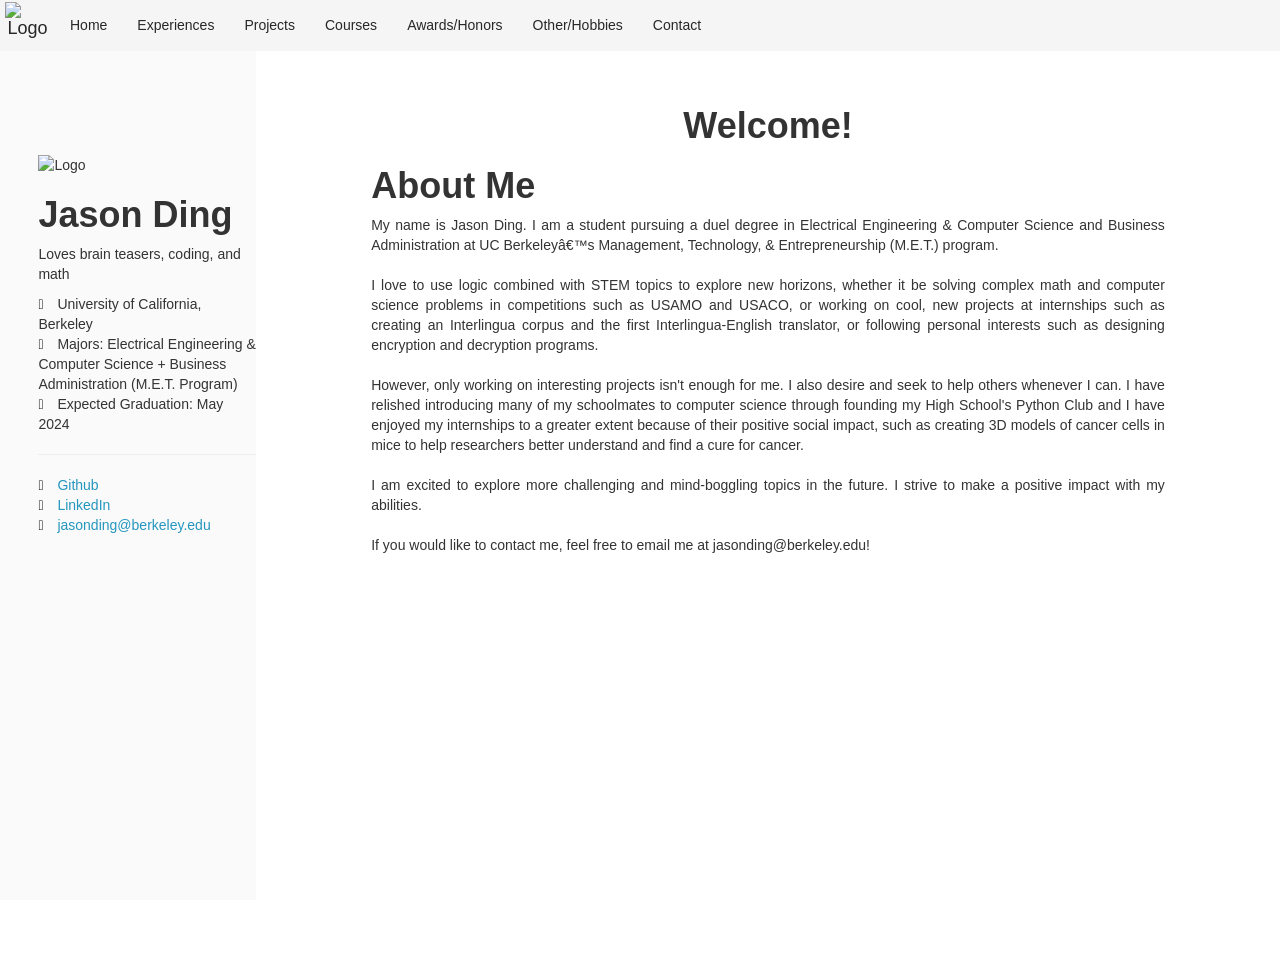
==== index.html @ 8b245a4a "Edited hobbies" ====
<!DOCTYPE html>
<html>
  	head>
    	<link rel="icon" href="https://www.interlinguacorpus.org/fox.png"/>
		
		<!-- HTML Meta Tags -->
		<title>Jason Ding</title>
		<meta name="description" content="Jason Ding's Personal Website" />

		<!-- Facebook Meta Tags -->
		<meta prefix="og: http://ogp.me/ns#" property="og:url" content="/" />
		<meta prefix="og: http://ogp.me/ns#" property="og:type" content="website" />
		<meta prefix="og: http://ogp.me/ns#" property="og:title" content="Jason Ding" />
		<meta prefix="og: http://ogp.me/ns#" property="og:description" content="Jason Ding's Personal Website" />
		<meta prefix="og: http://ogp.me/ns#" property="og:image" content="https://www.interlinguacorpus.org/fox.png" />

		<!-- Twitter Meta Tags -->
		<meta name="twitter:card" content="summary_large_image" />
		<meta property="twitter:domain" content="" />
		<meta property="twitter:url" content="/" />
		<meta name="twitter:title" content="Jason Ding" />
		<meta name="twitter:description" content="Jason Ding's Personal Website" />
		<meta name="twitter:image" content="https://www.interlinguacorpus.org/fox.png" />

		<!-- Meta Tags Generated via https://www.opengraph.xyz -->
			

		<meta http-equiv="content-type" content="text/html;
		charset=windows-1252">
		<meta name="description" content="Jason Ding's Personal Website">
		<meta name="keywords" content="Jason Ding, Jason, Ding">
		<meta name="viewport" content="width=device-width, initial-scale=1">
		<meta name="author" content="Jason Ding">

		<link rel="stylesheet" href="https://stackpath.bootstrapcdn.com/bootstrap/3.4.1/css/bootstrap.min.css" integrity="sha384-HSMxcRTRxnN+Bdg0JdbxYKrThecOKuH5zCYotlSAcp1+c8xmyTe9GYg1l9a69psu" crossorigin="anonymous">

		<script  src="http://code.jquery.com/jquery-3.3.1.js"   integrity="sha256-2Kok7MbOyxpgUVvAk/HJ2jigOSYS2auK4Pfzbm7uH60="   crossorigin="anonymous"></script>

		<script src="https://stackpath.bootstrapcdn.com/bootstrap/3.4.1/js/bootstrap.min.js" integrity="sha384-aJ21OjlMXNL5UyIl/XNwTMqvzeRMZH2w8c5cRVpzpU8Y5bApTppSuUkhZXN0VxHd" crossorigin="anonymous"></script>

		<script src="https://ajax.googleapis.com/ajax/libs/jquery/1.10.2/jquery.min.js"></script>

		<script src="https://kit.fontawesome.com/dcbe114e82.js" crossorigin="anonymous"></script>

		<script src="https://cdnjs.cloudflare.com/ajax/libs/semantic-ui/2.4.1/semantic.min.js"
		integrity="sha512-dqw6X88iGgZlTsONxZK9ePmJEFrmHwpuMrsUChjAw1mRUhUITE5QU9pkcSox+ynfLhL15Sv2al5A0LVyDCmtUw=="
		crossorigin="anonymous"></script>

		<script src="https://cdnjs.cloudflare.com/ajax/libs/jquery/3.6.0/jquery.min.js"
		integrity="sha512-894YE6QWD5I59HgZOGReFYm4dnWc1Qt5NtvYSaNcOP+u1T9qYdvdihz0PPSiiqn/+/3e7Jo4EaG7TubfWGUrMQ=="
		crossorigin="anonymous"></script>

		<script src="https://cdn.jsdelivr.net/npm/typed.js@2.0.12"></script>

		<link rel="stylesheet" href="https://cdnjs.cloudflare.com/ajax/libs/semantic-ui/2.4.1/semantic.min.css" />

		<style>
			.main {
				padding: 16px;
				margin-top: 0px;
				height: 900px; /* Used in this example to enable scrolling */
				margin-left: 20%; /* Same as the width of the sidenav */
			}
			
			.collapsible {
				background-color: #777;
				color: white;
				cursor: pointer;
				padding: 18px;
				width: 100%;
				border: none;
				text-align: left;
				outline: none;
				font-size: 15px;
			}

			.active, .collapsible:hover {
				background-color: #555;
			}

			.collapsible:after {
				content: '\002B';
				color: white;
				font-weight: bold;
				float: right;
				margin-left: 5px;
			}

			.active:after {
				content: "\2212";
			}

			.content {
				padding: 3px 18px;
				max-height: 0;
				overflow: hidden;
				transition: max-height 0.2s ease-out;
				background-color: #f1f1f1;
			}
			
			img_logo { 
				width: 100px; height: 100px 
			}

			.border{ 
				border: 2px solid black; 
				margin: 5px
			}

			body {
				padding-top: 10px;
			}

			.navbar {
				overflow: hidden;
				background-color: #F5F5F5;
				position: fixed;
				top: 0;
				width: 100%;
				margin-bottom: 50px !important;
			}

			.brand {
				position: absolute;
				left: 50%;
				margin-left: -50px !important;  /* 50% of your logo width */
				display: block;
			}

			.navbar a {
				float: left;
				color: #272727;
				display: block;
				text-align: center;
				padding: 14px 5px;
			}

			.navbar a:hover {
				background: #ddd;
				color: #272727;
			}

			.special-a:link {
					text-decoration: none;
					color: #2596be;
			}

			.special-a:visited {
				text-decoration: none;
				color: #2596be;
			}

			.special-a:hover {
				text-decoration: none;
				color: #12637f;
			}

			.special-a:active {
				text-decoration: none;
				color: #12637f;
			}

			.download-icon:before { 
				content: "\f019";
				font-family: 'FontAwesome';
				speak: none;
				font-style: normal;
				font-weight: normal;
				font-variant: normal;
				text-transform: none;
				line-height: 1;
				position: relative;
				-webkit-font-smoothing: antialiased;
				margin-left: 0px; 
				margin-right: 10px; 
				color: black;
			} 

			.sidenav {
				height: 100%;
				width: 20%;
				position: fixed;
				z-index: 1;
				top: 0;
				left: 0;
				background-color: #fafafa;
				overflow-x: hidden;
				padding-top: 12%;
				padding-left: 3%;
			}

			.sidenav a {
				text-decoration: none;
				color: #2596be;
				display: block;
			}

			.sidenav a:hover {
				color: #12637f;
			}

			.icon-translator:before { 
				content: "\f1ab";
				font-family: 'FontAwesome';
				speak: none;
				font-style: normal;
				font-weight: normal;
				font-variant: normal;
				text-transform: none;
				line-height: 1;
				position: relative;
				-webkit-font-smoothing: antialiased;
				margin-left: 0px; 
				margin-right: 10px; 
				color: black;
			} 

			.icon-google:before { 
				content: "\f1a0";
				font-family: 'FontAwesome';
				speak: none;
				font-style: normal;
				font-weight: normal;
				font-variant: normal;
				text-transform: none;
				line-height: 1;
				position: relative;
				-webkit-font-smoothing: antialiased;
				margin-left: 0px; 
				margin-right: 10px; 
				color: black;
			} 

			.icon-github:before { 
				content: "\f09b";
				font-family: 'FontAwesome';
				speak: none;
				font-style: normal;
				font-weight: normal;
				font-variant: normal;
				text-transform: none;
				line-height: 1;
				position: relative;
				-webkit-font-smoothing: antialiased;
				margin-left: 0px; 
				margin-right: 10px; 
				color: black;
			}

			.icon-linkedin:before { 
				content: "\f08c";
				font-family: 'FontAwesome';
				speak: none;
				font-style: normal;
				font-weight: normal;
				font-variant: normal;
				text-transform: none;
				line-height: 1;
				position: relative;
				-webkit-font-smoothing: antialiased;
				margin-left: 0px; 
				margin-right: 10px; 
				color: black;
			}

			.icon-email:before { 
				content: "\f0e0";
				font-family: 'FontAwesome';
				speak: none;
				font-style: normal;
				font-weight: normal;
				font-variant: normal;
				text-transform: none;
				line-height: 1;
				position: relative;
				-webkit-font-smoothing: antialiased;
				margin-left: 0px; 
				margin-right: 10px; 
				color: black;
			}

			.icon-globe:before { 
				content: "\f0ac";
				font-family: 'FontAwesome';
				speak: none;
				font-style: normal;
				font-weight: normal;
				font-variant: normal;
				text-transform: none;
				line-height: 1;
				position: relative;
				-webkit-font-smoothing: antialiased;
				margin-left: 0px; 
				margin-right: 10px; 
				color: black;
			}

			.icon-discord:before { 
				content: "\f392";
				font-family: 'FontAwesome';
				speak: none;
				font-style: normal;
				font-weight: normal;
				font-variant: normal;
				text-transform: none;
				line-height: 1;
				position: relative;
				-webkit-font-smoothing: antialiased;
				margin-left: 0px; 
				margin-right: 10px; 
				color: black;
			}

			.icon-school:before { 
				content: "\f549";
				font-family: 'FontAwesome';
				speak: none;
				font-style: normal;
				font-weight: normal;
				font-variant: normal;
				text-transform: none;
				line-height: 1;
				position: relative;
				-webkit-font-smoothing: antialiased;
				margin-left: 0px; 
				margin-right: 10px; 
				color: black;
			}

			.icon-grad:before { 
				content: "\f19d";
				font-family: 'FontAwesome';
				speak: none;
				font-style: normal;
				font-weight: normal;
				font-variant: normal;
				text-transform: none;
				line-height: 1;
				position: relative;
				-webkit-font-smoothing: antialiased;
				margin-left: 0px; 
				margin-right: 10px; 
				color: black;
			}

			.icon-book:before { 
				content: "\f02d";
				font-family: 'FontAwesome';
				speak: none;
				font-style: normal;
				font-weight: normal;
				font-variant: normal;
				text-transform: none;
				line-height: 1;
				position: relative;
				-webkit-font-smoothing: antialiased;
				margin-left: 0px; 
				margin-right: 10px; 
				color: black;
			}
		</style>
  	</head>
  
  	<body>
		<script>
			$(document).ready(function () {
				var typed = new Typed('.sweet', {
					strings: ['Have a good brain teaser? Feel free to send me it at jasonding@berkeley.edu!^5000',
							  'Trained the first public Interlingua-English Translator. Try it out in the "Projects" tab!^5000', 
							  'Rated 2071 on lichess.org. Find out more about me in the "Other/Hobbies" tab!^5000',
							  'One of my hobbies is drawing. Learn more about me in the "Other/Hobbies" tab!^5000',
							  'Created the largest Interlingua corpus. Check it out in the "Projects" tab!^5000',
							  'Make sure to explore the other tabs!'
					],
					showCursor: false,
					smartBackspace: true, // Default value
					typeSpeed: 25,
					backSpeed: 25
				});
			});
		</script>

		<script language='javascript'>
			$(document).ready(function () {
				$('.ui.accordion').accordion();
			});
		</script>

		<nav class='navbar navbar-fixed-top'>
			<div class='navbar-header'>
			<a href='/' class='navbar-brand'> 
				<img src='https://www.interlinguacorpus.org/fox.png' alt = "Logo" width = "45px" height= "45px" style="vertical-align:middle;margin:-12.5px 0px"/> </a>
			</a>
			</div>

			<ul class='nav navbar-nav'>
			<li> <a href='/'> Home </a></li>
			<li> <a href='/experiences'> Experiences </a></li>
			<li> <a href='/projects'> Projects </a></li>
			<li> <a href='/courses'> Courses </a></li>
			<li> <a href='/awards'> Awards/Honors </a></li>
			<li> <a href='/other'> Other/Hobbies </a></li>
			<li> <a href='/contact'> Contact </a></li>
			</ul>
		</nav>
		
		<div class="sidenav">
			<img src='https://www.interlinguacorpus.org/fox.png' alt = "Logo" width = "100px" height= "100px"/> </a>

			<h1><b>Jason Ding</b></h1>
			<p>Loves brain teasers, coding, and math</p>
			<i class="icon-school"></i> University of California, Berkeley <br>
			<i class="icon-book"></i> Majors: Electrical Engineering & Computer Science + Business Administration (M.E.T. Program) <br>
			<i class="icon-grad"></i> Expected Graduation: May 2024

			<hr>


			<a href="https://github.com/JasonDing9" class="special-a"><i class="icon-github"></i> Github</a>
			<a href="https://www.linkedin.com/in/jasonding9/" class="special-a"><i class="icon-linkedin"></i> LinkedIn</a>
			<a href="mailto:jasonding@berkeley.edu" class="special-a"><i class="icon-email"></i> jasonding@berkeley.edu</a>
			<!-- <a href="/" class="special-a"><i class="fab fa-discord" color="black" margin-left="-20px" margin-right="10px"></i> FoxEvolved#4824</a> -->
		</div>

		<div class = 'main'>
			<table width="20%" align="left" cellspacing="2" cellpadding="2" position="fixed" color="gray">
				
			</table>

			<table width="80%" align="center" cellspacing="2" cellpadding="2"
			border="0" >
				<tbody>
					<tr>
						<td valign="top" align="justify">
							
							<div align="center">
								<h1><b>Welcome!</b></h1>
								
								<div>
									<p class="sweet"></p>
								</div>
							</div>

							<h1><b>About Me</b></h1>
							<div>
								My name is Jason Ding. I am a student pursuing a duel degree in Electrical Engineering & Computer Science and Business Administration 
								at UC Berkeley’s Management, Technology, & Entrepreneurship (M.E.T.) program.

								<br><br>

								I love to use logic combined with STEM topics to explore new horizons, whether it be solving complex math and computer science problems 
								in competitions such as USAMO and USACO, or working on cool, new projects at internships such as creating an Interlingua corpus and the 
								first Interlingua-English translator, or following personal interests such as designing encryption and decryption programs.

								<br><br>

								However, only working on interesting projects isn't enough for me. I also desire and seek to help others whenever I can. I have relished 
								introducing many of my schoolmates to computer science through founding my High School's Python Club and I have enjoyed my internships 
								to a greater extent because of their positive social impact, such as creating 3D models of cancer cells in mice to help researchers better 
								understand and find a cure for cancer.

								<br><br>

								I am excited to explore more challenging and mind-boggling topics in the future. I strive to make a positive impact with my abilities.

								<br><br>

								If you would like to contact me, feel free to email me at jasonding@berkeley.edu!
							</div>
						</td>
					</tr>
				</tbody>
			</table>
		</div>

		<script>
		var coll = document.getElementsByClassName("collapsible");
		var i;

		for (i = 0; i < coll.length; i++) {
		coll[i].addEventListener("click", function() {
			this.classList.toggle("active");
			var content = this.nextElementSibling;
			if (content.style.maxHeight){
			content.style.maxHeight = null;
			} else {
			content.style.maxHeight = content.scrollHeight + "px";
			} 
		});
		}

		var onResize = function() {
			// apply dynamic padding at the top of the body according to the fixed navbar height
			$("body").css("padding-top", $(".navbar-fixed-top").height());
		};

		// attach the function to the window resize event
		$(window).resize(onResize);

		// call it also when the page is ready after load or reload
		$(function() {
			onResize();
		});
		</script>
  	</body>
</html>
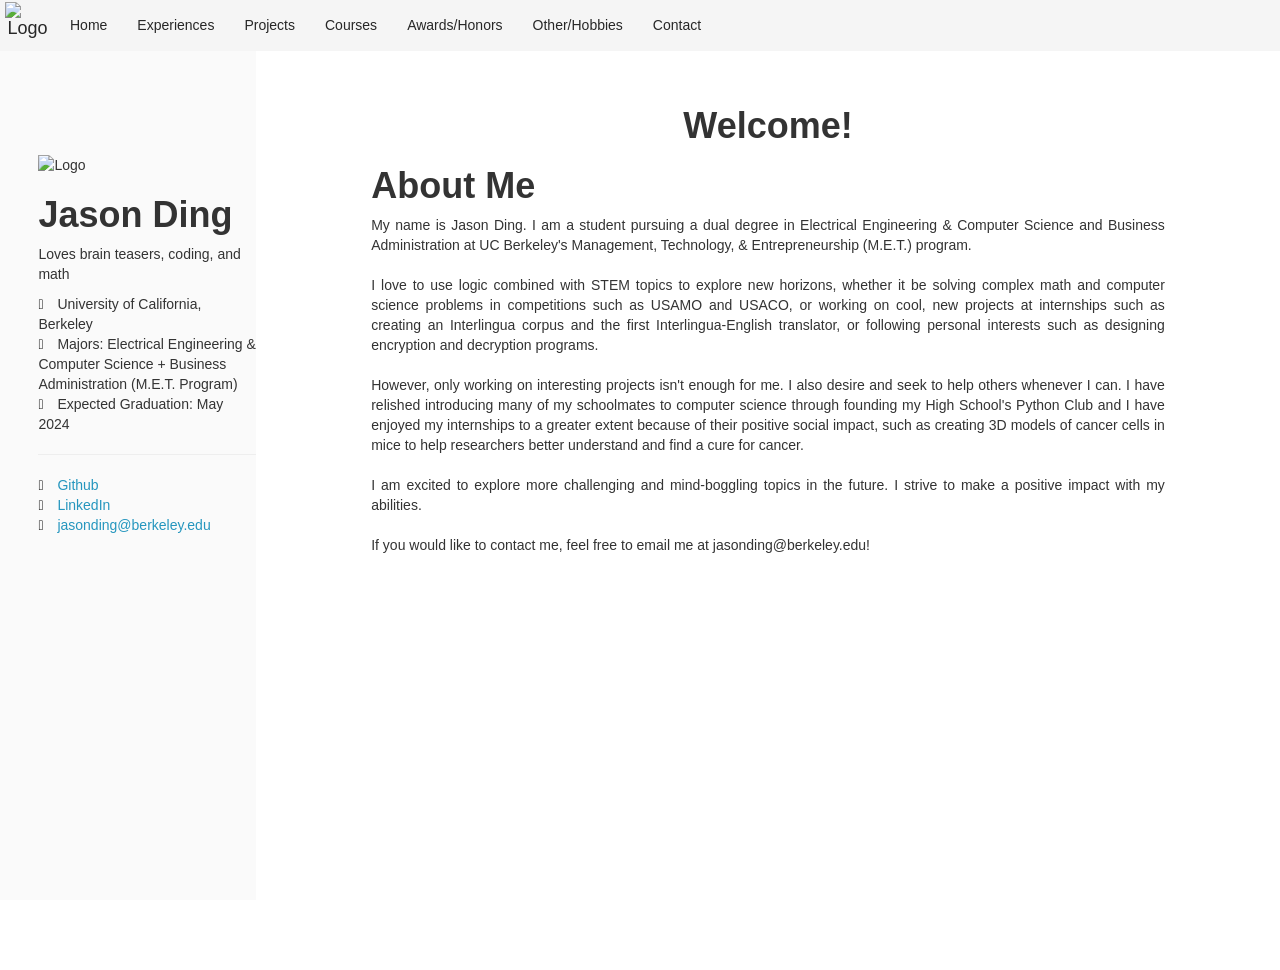
==== commit b7d787f4: "Edited grammar" ====
--- a/index.html
+++ b/index.html
@@ -443,8 +443,8 @@
 
 							<h1><b>About Me</b></h1>
 							<div>
-								My name is Jason Ding. I am a student pursuing a duel degree in Electrical Engineering & Computer Science and Business Administration 
-								at UC Berkeley’s Management, Technology, & Entrepreneurship (M.E.T.) program.
+								My name is Jason Ding. I am a student pursuing a dual degree in Electrical Engineering & Computer Science and Business Administration 
+								at UC Berkeley's Management, Technology, & Entrepreneurship (M.E.T.) program.
 
 								<br><br>
 
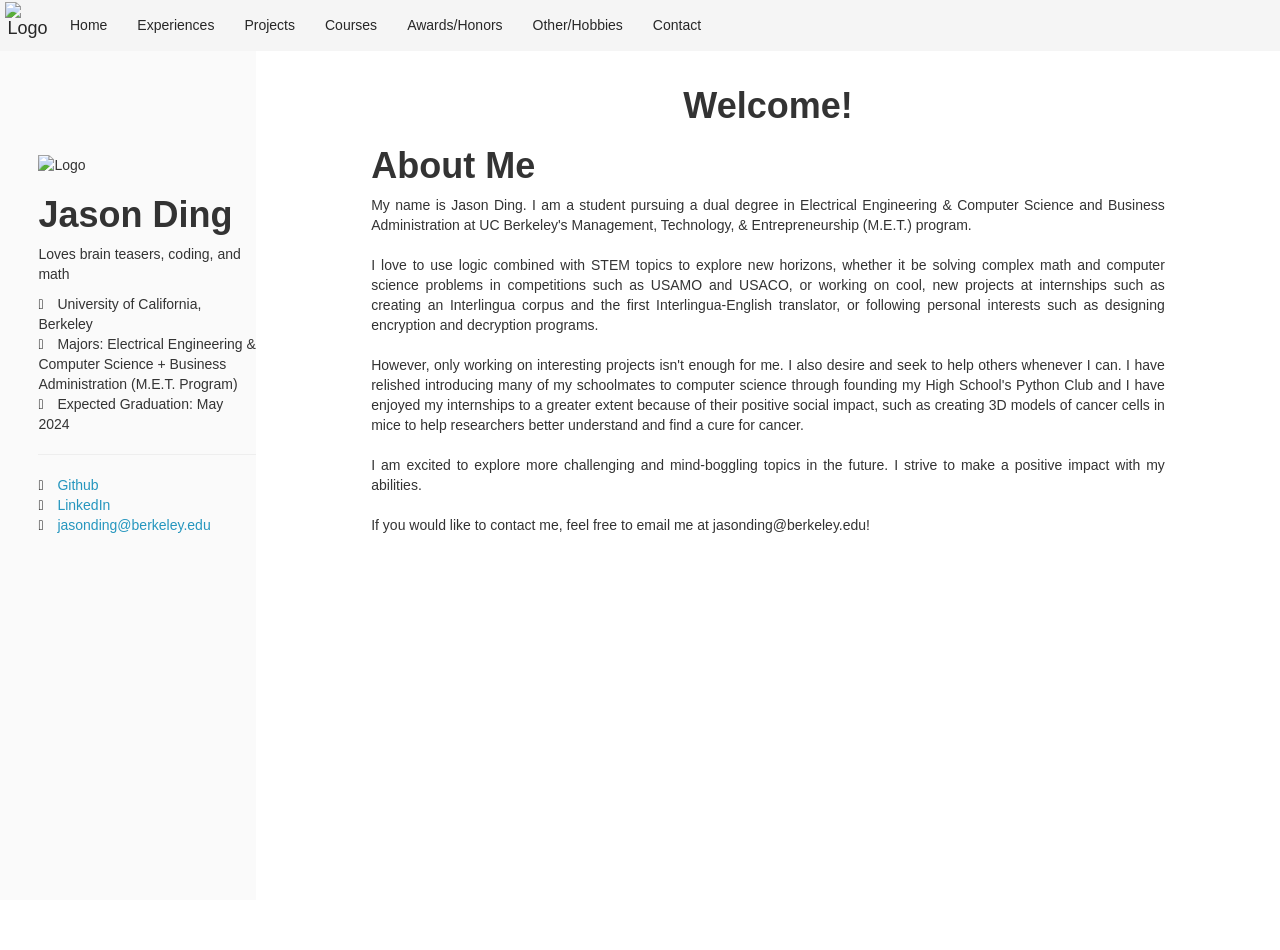
==== commit d33f2ab4: "Added Analytics" ====
--- a/index.html
+++ b/index.html
@@ -1,6 +1,16 @@
 <!DOCTYPE html>
 <html>
-  	head>
+  	<head>
+		<!-- Global site tag (gtag.js) - Google Analytics -->
+		<script async src="https://www.googletagmanager.com/gtag/js?id=G-Q5FG2D3EZR"></script>
+		<script>
+		window.dataLayer = window.dataLayer || [];
+		function gtag(){dataLayer.push(arguments);}
+		gtag('js', new Date());
+
+		gtag('config', 'G-Q5FG2D3EZR');
+		</script>
+
     	<link rel="icon" href="https://www.interlinguacorpus.org/fox.png"/>
 		
 		<!-- HTML Meta Tags -->
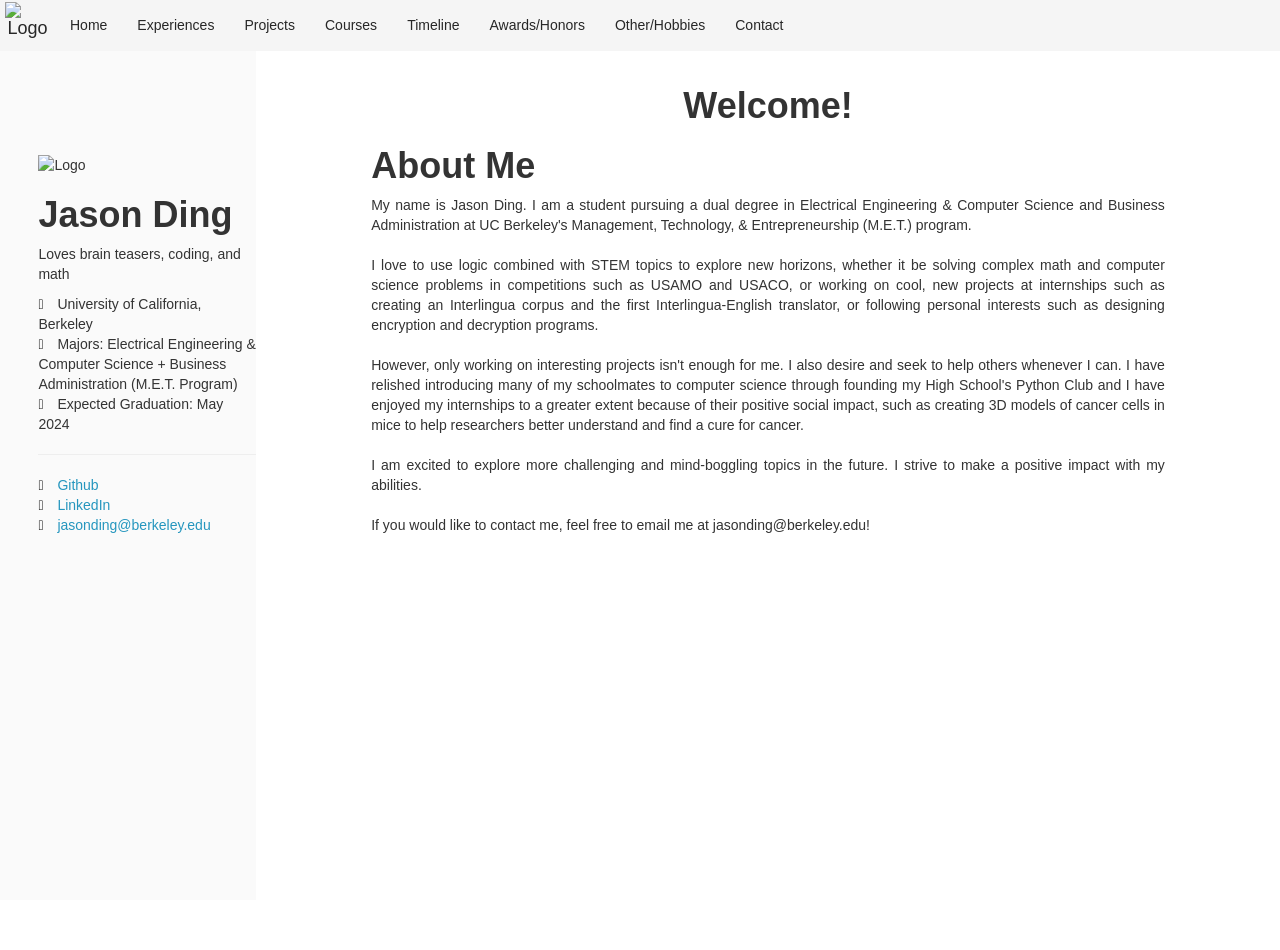
==== commit 60475794: "End of Spring 2022" ====
--- a/index.html
+++ b/index.html
@@ -3,13 +3,15 @@
   	<head>
 		<!-- Global site tag (gtag.js) - Google Analytics -->
 		<script async src="https://www.googletagmanager.com/gtag/js?id=G-Q5FG2D3EZR"></script>
-		<script>
-		window.dataLayer = window.dataLayer || [];
-		function gtag(){dataLayer.push(arguments);}
-		gtag('js', new Date());
-
-		gtag('config', 'G-Q5FG2D3EZR');
-		</script>
+		<!-- Global site tag (gtag.js) - Google Analytics -->
+<script async src="https://www.googletagmanager.com/gtag/js?id=G-Q5FG2D3EZR"></script>
+<script>
+  window.dataLayer = window.dataLayer || [];
+  function gtag(){dataLayer.push(arguments);}
+  gtag('js', new Date());
+
+  gtag('config', 'G-Q5FG2D3EZR');
+</script>
 
     	<link rel="icon" href="https://www.interlinguacorpus.org/fox.png"/>
 		
@@ -44,9 +46,9 @@
 
 		<link rel="stylesheet" href="https://stackpath.bootstrapcdn.com/bootstrap/3.4.1/css/bootstrap.min.css" integrity="sha384-HSMxcRTRxnN+Bdg0JdbxYKrThecOKuH5zCYotlSAcp1+c8xmyTe9GYg1l9a69psu" crossorigin="anonymous">
 
-		<script  src="http://code.jquery.com/jquery-3.3.1.js"   integrity="sha256-2Kok7MbOyxpgUVvAk/HJ2jigOSYS2auK4Pfzbm7uH60="   crossorigin="anonymous"></script>
-
-		<script src="https://stackpath.bootstrapcdn.com/bootstrap/3.4.1/js/bootstrap.min.js" integrity="sha384-aJ21OjlMXNL5UyIl/XNwTMqvzeRMZH2w8c5cRVpzpU8Y5bApTppSuUkhZXN0VxHd" crossorigin="anonymous"></script>
+		<!-- <script  src="http://code.jquery.com/jquery-3.3.1.js"   integrity="sha256-2Kok7MbOyxpgUVvAk/HJ2jigOSYS2auK4Pfzbm7uH60="   crossorigin="anonymous"></script> -->
+
+		<!-- <script src="https://stackpath.bootstrapcdn.com/bootstrap/3.4.1/js/bootstrap.min.js" integrity="sha384-aJ21OjlMXNL5UyIl/XNwTMqvzeRMZH2w8c5cRVpzpU8Y5bApTppSuUkhZXN0VxHd" crossorigin="anonymous"></script> -->
 
 		<script src="https://ajax.googleapis.com/ajax/libs/jquery/1.10.2/jquery.min.js"></script>
 
@@ -377,7 +379,7 @@
 				var typed = new Typed('.sweet', {
 					strings: ['Have a good brain teaser? Feel free to send me it at jasonding@berkeley.edu!^5000',
 							  'Trained the first public Interlingua-English Translator. Try it out in the "Projects" tab!^5000', 
-							  'Rated 2071 on lichess.org. Find out more about me in the "Other/Hobbies" tab!^5000',
+							  'Rated 2145 on lichess.org. Find out more about me in the "Other/Hobbies" tab!^5000',
 							  'One of my hobbies is drawing. Learn more about me in the "Other/Hobbies" tab!^5000',
 							  'Created the largest Interlingua corpus. Check it out in the "Projects" tab!^5000',
 							  'Make sure to explore the other tabs!'
@@ -390,11 +392,11 @@
 			});
 		</script>
 
-		<script language='javascript'>
+		<!-- <script language='javascript'>
 			$(document).ready(function () {
 				$('.ui.accordion').accordion();
 			});
-		</script>
+		</script> -->
 
 		<nav class='navbar navbar-fixed-top'>
 			<div class='navbar-header'>
@@ -408,6 +410,7 @@
 			<li> <a href='/experiences'> Experiences </a></li>
 			<li> <a href='/projects'> Projects </a></li>
 			<li> <a href='/courses'> Courses </a></li>
+			<li> <a href='/timeline'> Timeline </a></li>
 			<li> <a href='/awards'> Awards/Honors </a></li>
 			<li> <a href='/other'> Other/Hobbies </a></li>
 			<li> <a href='/contact'> Contact </a></li>
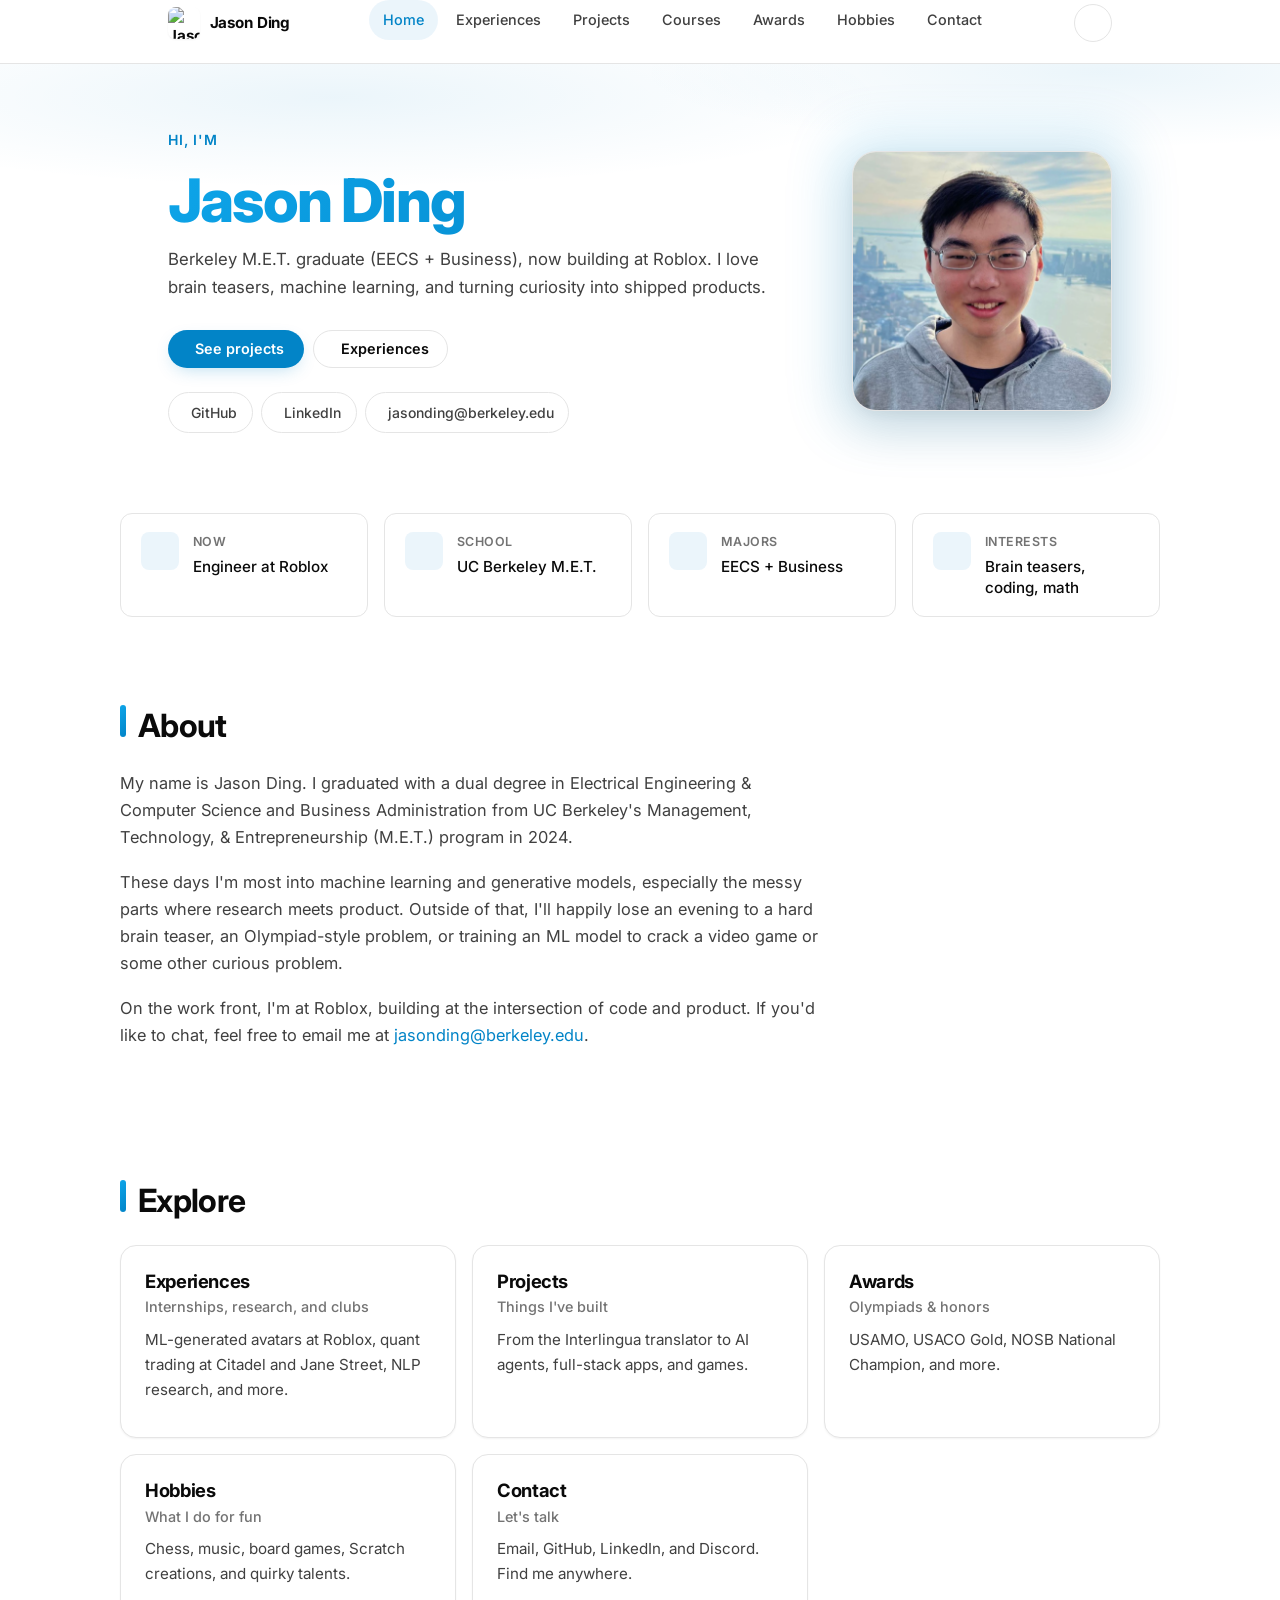
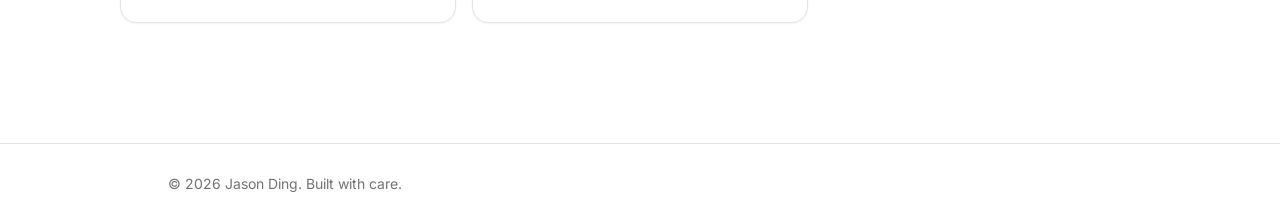
==== commit d0c1778d: "Redesign site with modern UI, light/dark mode, and content refresh" ====
--- a/index.html
+++ b/index.html
@@ -1,519 +1,210 @@
 <!DOCTYPE html>
-<html>
-  	<head>
-		<!-- Global site tag (gtag.js) - Google Analytics -->
-		<script async src="https://www.googletagmanager.com/gtag/js?id=G-Q5FG2D3EZR"></script>
-		<!-- Global site tag (gtag.js) - Google Analytics -->
-<script async src="https://www.googletagmanager.com/gtag/js?id=G-Q5FG2D3EZR"></script>
-<script>
-  window.dataLayer = window.dataLayer || [];
-  function gtag(){dataLayer.push(arguments);}
-  gtag('js', new Date());
-
-  gtag('config', 'G-Q5FG2D3EZR');
-</script>
-
-    	<link rel="icon" href="https://www.interlinguacorpus.org/fox.png"/>
-		
-		<!-- HTML Meta Tags -->
-		<title>Jason Ding</title>
-		<meta name="description" content="Jason Ding's Personal Website" />
-
-		<!-- Facebook Meta Tags -->
-		<meta prefix="og: http://ogp.me/ns#" property="og:url" content="/" />
-		<meta prefix="og: http://ogp.me/ns#" property="og:type" content="website" />
-		<meta prefix="og: http://ogp.me/ns#" property="og:title" content="Jason Ding" />
-		<meta prefix="og: http://ogp.me/ns#" property="og:description" content="Jason Ding's Personal Website" />
-		<meta prefix="og: http://ogp.me/ns#" property="og:image" content="https://www.interlinguacorpus.org/fox.png" />
-
-		<!-- Twitter Meta Tags -->
-		<meta name="twitter:card" content="summary_large_image" />
-		<meta property="twitter:domain" content="" />
-		<meta property="twitter:url" content="/" />
-		<meta name="twitter:title" content="Jason Ding" />
-		<meta name="twitter:description" content="Jason Ding's Personal Website" />
-		<meta name="twitter:image" content="https://www.interlinguacorpus.org/fox.png" />
-
-		<!-- Meta Tags Generated via https://www.opengraph.xyz -->
-			
-
-		<meta http-equiv="content-type" content="text/html;
-		charset=windows-1252">
-		<meta name="description" content="Jason Ding's Personal Website">
-		<meta name="keywords" content="Jason Ding, Jason, Ding">
-		<meta name="viewport" content="width=device-width, initial-scale=1">
-		<meta name="author" content="Jason Ding">
-
-		<link rel="stylesheet" href="https://stackpath.bootstrapcdn.com/bootstrap/3.4.1/css/bootstrap.min.css" integrity="sha384-HSMxcRTRxnN+Bdg0JdbxYKrThecOKuH5zCYotlSAcp1+c8xmyTe9GYg1l9a69psu" crossorigin="anonymous">
-
-		<!-- <script  src="http://code.jquery.com/jquery-3.3.1.js"   integrity="sha256-2Kok7MbOyxpgUVvAk/HJ2jigOSYS2auK4Pfzbm7uH60="   crossorigin="anonymous"></script> -->
-
-		<!-- <script src="https://stackpath.bootstrapcdn.com/bootstrap/3.4.1/js/bootstrap.min.js" integrity="sha384-aJ21OjlMXNL5UyIl/XNwTMqvzeRMZH2w8c5cRVpzpU8Y5bApTppSuUkhZXN0VxHd" crossorigin="anonymous"></script> -->
-
-		<script src="https://ajax.googleapis.com/ajax/libs/jquery/1.10.2/jquery.min.js"></script>
-
-		<script src="https://kit.fontawesome.com/dcbe114e82.js" crossorigin="anonymous"></script>
-
-		<script src="https://cdnjs.cloudflare.com/ajax/libs/semantic-ui/2.4.1/semantic.min.js"
-		integrity="sha512-dqw6X88iGgZlTsONxZK9ePmJEFrmHwpuMrsUChjAw1mRUhUITE5QU9pkcSox+ynfLhL15Sv2al5A0LVyDCmtUw=="
-		crossorigin="anonymous"></script>
-
-		<script src="https://cdnjs.cloudflare.com/ajax/libs/jquery/3.6.0/jquery.min.js"
-		integrity="sha512-894YE6QWD5I59HgZOGReFYm4dnWc1Qt5NtvYSaNcOP+u1T9qYdvdihz0PPSiiqn/+/3e7Jo4EaG7TubfWGUrMQ=="
-		crossorigin="anonymous"></script>
-
-		<script src="https://cdn.jsdelivr.net/npm/typed.js@2.0.12"></script>
-
-		<link rel="stylesheet" href="https://cdnjs.cloudflare.com/ajax/libs/semantic-ui/2.4.1/semantic.min.css" />
-
-		<style>
-			.main {
-				padding: 16px;
-				margin-top: 0px;
-				height: 900px; /* Used in this example to enable scrolling */
-				margin-left: 20%; /* Same as the width of the sidenav */
-			}
-			
-			.collapsible {
-				background-color: #777;
-				color: white;
-				cursor: pointer;
-				padding: 18px;
-				width: 100%;
-				border: none;
-				text-align: left;
-				outline: none;
-				font-size: 15px;
-			}
-
-			.active, .collapsible:hover {
-				background-color: #555;
-			}
-
-			.collapsible:after {
-				content: '\002B';
-				color: white;
-				font-weight: bold;
-				float: right;
-				margin-left: 5px;
-			}
-
-			.active:after {
-				content: "\2212";
-			}
-
-			.content {
-				padding: 3px 18px;
-				max-height: 0;
-				overflow: hidden;
-				transition: max-height 0.2s ease-out;
-				background-color: #f1f1f1;
-			}
-			
-			img_logo { 
-				width: 100px; height: 100px 
-			}
-
-			.border{ 
-				border: 2px solid black; 
-				margin: 5px
-			}
-
-			body {
-				padding-top: 10px;
-			}
-
-			.navbar {
-				overflow: hidden;
-				background-color: #F5F5F5;
-				position: fixed;
-				top: 0;
-				width: 100%;
-				margin-bottom: 50px !important;
-			}
-
-			.brand {
-				position: absolute;
-				left: 50%;
-				margin-left: -50px !important;  /* 50% of your logo width */
-				display: block;
-			}
-
-			.navbar a {
-				float: left;
-				color: #272727;
-				display: block;
-				text-align: center;
-				padding: 14px 5px;
-			}
-
-			.navbar a:hover {
-				background: #ddd;
-				color: #272727;
-			}
-
-			.special-a:link {
-					text-decoration: none;
-					color: #2596be;
-			}
-
-			.special-a:visited {
-				text-decoration: none;
-				color: #2596be;
-			}
-
-			.special-a:hover {
-				text-decoration: none;
-				color: #12637f;
-			}
-
-			.special-a:active {
-				text-decoration: none;
-				color: #12637f;
-			}
-
-			.download-icon:before { 
-				content: "\f019";
-				font-family: 'FontAwesome';
-				speak: none;
-				font-style: normal;
-				font-weight: normal;
-				font-variant: normal;
-				text-transform: none;
-				line-height: 1;
-				position: relative;
-				-webkit-font-smoothing: antialiased;
-				margin-left: 0px; 
-				margin-right: 10px; 
-				color: black;
-			} 
-
-			.sidenav {
-				height: 100%;
-				width: 20%;
-				position: fixed;
-				z-index: 1;
-				top: 0;
-				left: 0;
-				background-color: #fafafa;
-				overflow-x: hidden;
-				padding-top: 12%;
-				padding-left: 3%;
-			}
-
-			.sidenav a {
-				text-decoration: none;
-				color: #2596be;
-				display: block;
-			}
-
-			.sidenav a:hover {
-				color: #12637f;
-			}
-
-			.icon-translator:before { 
-				content: "\f1ab";
-				font-family: 'FontAwesome';
-				speak: none;
-				font-style: normal;
-				font-weight: normal;
-				font-variant: normal;
-				text-transform: none;
-				line-height: 1;
-				position: relative;
-				-webkit-font-smoothing: antialiased;
-				margin-left: 0px; 
-				margin-right: 10px; 
-				color: black;
-			} 
-
-			.icon-google:before { 
-				content: "\f1a0";
-				font-family: 'FontAwesome';
-				speak: none;
-				font-style: normal;
-				font-weight: normal;
-				font-variant: normal;
-				text-transform: none;
-				line-height: 1;
-				position: relative;
-				-webkit-font-smoothing: antialiased;
-				margin-left: 0px; 
-				margin-right: 10px; 
-				color: black;
-			} 
-
-			.icon-github:before { 
-				content: "\f09b";
-				font-family: 'FontAwesome';
-				speak: none;
-				font-style: normal;
-				font-weight: normal;
-				font-variant: normal;
-				text-transform: none;
-				line-height: 1;
-				position: relative;
-				-webkit-font-smoothing: antialiased;
-				margin-left: 0px; 
-				margin-right: 10px; 
-				color: black;
-			}
-
-			.icon-linkedin:before { 
-				content: "\f08c";
-				font-family: 'FontAwesome';
-				speak: none;
-				font-style: normal;
-				font-weight: normal;
-				font-variant: normal;
-				text-transform: none;
-				line-height: 1;
-				position: relative;
-				-webkit-font-smoothing: antialiased;
-				margin-left: 0px; 
-				margin-right: 10px; 
-				color: black;
-			}
-
-			.icon-email:before { 
-				content: "\f0e0";
-				font-family: 'FontAwesome';
-				speak: none;
-				font-style: normal;
-				font-weight: normal;
-				font-variant: normal;
-				text-transform: none;
-				line-height: 1;
-				position: relative;
-				-webkit-font-smoothing: antialiased;
-				margin-left: 0px; 
-				margin-right: 10px; 
-				color: black;
-			}
-
-			.icon-globe:before { 
-				content: "\f0ac";
-				font-family: 'FontAwesome';
-				speak: none;
-				font-style: normal;
-				font-weight: normal;
-				font-variant: normal;
-				text-transform: none;
-				line-height: 1;
-				position: relative;
-				-webkit-font-smoothing: antialiased;
-				margin-left: 0px; 
-				margin-right: 10px; 
-				color: black;
-			}
-
-			.icon-discord:before { 
-				content: "\f392";
-				font-family: 'FontAwesome';
-				speak: none;
-				font-style: normal;
-				font-weight: normal;
-				font-variant: normal;
-				text-transform: none;
-				line-height: 1;
-				position: relative;
-				-webkit-font-smoothing: antialiased;
-				margin-left: 0px; 
-				margin-right: 10px; 
-				color: black;
-			}
-
-			.icon-school:before { 
-				content: "\f549";
-				font-family: 'FontAwesome';
-				speak: none;
-				font-style: normal;
-				font-weight: normal;
-				font-variant: normal;
-				text-transform: none;
-				line-height: 1;
-				position: relative;
-				-webkit-font-smoothing: antialiased;
-				margin-left: 0px; 
-				margin-right: 10px; 
-				color: black;
-			}
-
-			.icon-grad:before { 
-				content: "\f19d";
-				font-family: 'FontAwesome';
-				speak: none;
-				font-style: normal;
-				font-weight: normal;
-				font-variant: normal;
-				text-transform: none;
-				line-height: 1;
-				position: relative;
-				-webkit-font-smoothing: antialiased;
-				margin-left: 0px; 
-				margin-right: 10px; 
-				color: black;
-			}
-
-			.icon-book:before { 
-				content: "\f02d";
-				font-family: 'FontAwesome';
-				speak: none;
-				font-style: normal;
-				font-weight: normal;
-				font-variant: normal;
-				text-transform: none;
-				line-height: 1;
-				position: relative;
-				-webkit-font-smoothing: antialiased;
-				margin-left: 0px; 
-				margin-right: 10px; 
-				color: black;
-			}
-		</style>
-  	</head>
-  
-  	<body>
-		<script>
-			$(document).ready(function () {
-				var typed = new Typed('.sweet', {
-					strings: ['Have a good brain teaser? Feel free to send me it at jasonding@berkeley.edu!^5000',
-							  'Trained the first public Interlingua-English Translator. Try it out in the "Projects" tab!^5000', 
-							  'Rated 2145 on lichess.org. Find out more about me in the "Other/Hobbies" tab!^5000',
-							  'One of my hobbies is drawing. Learn more about me in the "Other/Hobbies" tab!^5000',
-							  'Created the largest Interlingua corpus. Check it out in the "Projects" tab!^5000',
-							  'Make sure to explore the other tabs!'
-					],
-					showCursor: false,
-					smartBackspace: true, // Default value
-					typeSpeed: 25,
-					backSpeed: 25
-				});
-			});
-		</script>
-
-		<!-- <script language='javascript'>
-			$(document).ready(function () {
-				$('.ui.accordion').accordion();
-			});
-		</script> -->
-
-		<nav class='navbar navbar-fixed-top'>
-			<div class='navbar-header'>
-			<a href='/' class='navbar-brand'> 
-				<img src='https://www.interlinguacorpus.org/fox.png' alt = "Logo" width = "45px" height= "45px" style="vertical-align:middle;margin:-12.5px 0px"/> </a>
-			</a>
-			</div>
-
-			<ul class='nav navbar-nav'>
-			<li> <a href='/'> Home </a></li>
-			<li> <a href='/experiences'> Experiences </a></li>
-			<li> <a href='/projects'> Projects </a></li>
-			<li> <a href='/courses'> Courses </a></li>
-			<li> <a href='/timeline'> Timeline </a></li>
-			<li> <a href='/awards'> Awards/Honors </a></li>
-			<li> <a href='/other'> Other/Hobbies </a></li>
-			<li> <a href='/contact'> Contact </a></li>
-			</ul>
-		</nav>
-		
-		<div class="sidenav">
-			<img src='https://www.interlinguacorpus.org/fox.png' alt = "Logo" width = "100px" height= "100px"/> </a>
-
-			<h1><b>Jason Ding</b></h1>
-			<p>Loves brain teasers, coding, and math</p>
-			<i class="icon-school"></i> University of California, Berkeley <br>
-			<i class="icon-book"></i> Majors: Electrical Engineering & Computer Science + Business Administration (M.E.T. Program) <br>
-			<i class="icon-grad"></i> Expected Graduation: May 2024
-
-			<hr>
-
-
-			<a href="https://github.com/JasonDing9" class="special-a"><i class="icon-github"></i> Github</a>
-			<a href="https://www.linkedin.com/in/jasonding9/" class="special-a"><i class="icon-linkedin"></i> LinkedIn</a>
-			<a href="mailto:jasonding@berkeley.edu" class="special-a"><i class="icon-email"></i> jasonding@berkeley.edu</a>
-			<!-- <a href="/" class="special-a"><i class="fab fa-discord" color="black" margin-left="-20px" margin-right="10px"></i> FoxEvolved#4824</a> -->
-		</div>
-
-		<div class = 'main'>
-			<table width="20%" align="left" cellspacing="2" cellpadding="2" position="fixed" color="gray">
-				
-			</table>
-
-			<table width="80%" align="center" cellspacing="2" cellpadding="2"
-			border="0" >
-				<tbody>
-					<tr>
-						<td valign="top" align="justify">
-							
-							<div align="center">
-								<h1><b>Welcome!</b></h1>
-								
-								<div>
-									<p class="sweet"></p>
-								</div>
-							</div>
-
-							<h1><b>About Me</b></h1>
-							<div>
-								My name is Jason Ding. I am a student pursuing a dual degree in Electrical Engineering & Computer Science and Business Administration 
-								at UC Berkeley's Management, Technology, & Entrepreneurship (M.E.T.) program.
-
-								<br><br>
-
-								I love to use logic combined with STEM topics to explore new horizons, whether it be solving complex math and computer science problems 
-								in competitions such as USAMO and USACO, or working on cool, new projects at internships such as creating an Interlingua corpus and the 
-								first Interlingua-English translator, or following personal interests such as designing encryption and decryption programs.
-
-								<br><br>
-
-								However, only working on interesting projects isn't enough for me. I also desire and seek to help others whenever I can. I have relished 
-								introducing many of my schoolmates to computer science through founding my High School's Python Club and I have enjoyed my internships 
-								to a greater extent because of their positive social impact, such as creating 3D models of cancer cells in mice to help researchers better 
-								understand and find a cure for cancer.
-
-								<br><br>
-
-								I am excited to explore more challenging and mind-boggling topics in the future. I strive to make a positive impact with my abilities.
-
-								<br><br>
-
-								If you would like to contact me, feel free to email me at jasonding@berkeley.edu!
-							</div>
-						</td>
-					</tr>
-				</tbody>
-			</table>
-		</div>
-
-		<script>
-		var coll = document.getElementsByClassName("collapsible");
-		var i;
-
-		for (i = 0; i < coll.length; i++) {
-		coll[i].addEventListener("click", function() {
-			this.classList.toggle("active");
-			var content = this.nextElementSibling;
-			if (content.style.maxHeight){
-			content.style.maxHeight = null;
-			} else {
-			content.style.maxHeight = content.scrollHeight + "px";
-			} 
-		});
-		}
-
-		var onResize = function() {
-			// apply dynamic padding at the top of the body according to the fixed navbar height
-			$("body").css("padding-top", $(".navbar-fixed-top").height());
-		};
-
-		// attach the function to the window resize event
-		$(window).resize(onResize);
-
-		// call it also when the page is ready after load or reload
-		$(function() {
-			onResize();
-		});
-		</script>
-  	</body>
+<html lang="en">
+<head>
+	<meta charset="UTF-8" />
+	<meta name="viewport" content="width=device-width, initial-scale=1" />
+
+	<title>Jason Ding</title>
+	<meta name="description" content="Jason Ding's personal website. Berkeley M.E.T. graduate (EECS + Business), now at Roblox." />
+	<meta name="keywords" content="Jason Ding, Jason, Ding" />
+	<meta name="author" content="Jason Ding" />
+
+	<link rel="icon" href="/assets/img/favicon.png" />
+
+	<!-- Open Graph / Twitter -->
+	<meta property="og:url" content="/" />
+	<meta property="og:type" content="website" />
+	<meta property="og:title" content="Jason Ding" />
+	<meta property="og:description" content="Jason Ding's personal website." />
+	<meta property="og:image" content="/assets/img/portrait.png" />
+	<meta name="twitter:card" content="summary_large_image" />
+	<meta name="twitter:title" content="Jason Ding" />
+	<meta name="twitter:description" content="Jason Ding's personal website." />
+	<meta name="twitter:image" content="/assets/img/portrait.png" />
+
+	<!-- Theme bootstrap (avoid FOUC) -->
+	<script>
+		(function () {
+			try {
+				var t = localStorage.getItem('theme');
+				if (t !== 'light' && t !== 'dark') {
+					t = window.matchMedia('(prefers-color-scheme: dark)').matches ? 'dark' : 'light';
+				}
+				document.documentElement.setAttribute('data-theme', t);
+			} catch (e) {}
+		})();
+	</script>
+
+	<!-- Fonts -->
+	<link rel="preconnect" href="https://fonts.googleapis.com" />
+	<link rel="preconnect" href="https://fonts.gstatic.com" crossorigin />
+	<link href="https://fonts.googleapis.com/css2?family=Inter:wght@400;500;600;700;800&display=swap" rel="stylesheet" />
+
+	<!-- Icons -->
+	<script src="https://kit.fontawesome.com/dcbe114e82.js" crossorigin="anonymous"></script>
+
+	<!-- Site styles -->
+	<link rel="stylesheet" href="/assets/css/styles.css" />
+
+	<!-- Google Analytics -->
+	<script async src="https://www.googletagmanager.com/gtag/js?id=G-Q5FG2D3EZR"></script>
+	<script>
+		window.dataLayer = window.dataLayer || [];
+		function gtag(){ dataLayer.push(arguments); }
+		gtag('js', new Date());
+		gtag('config', 'G-Q5FG2D3EZR');
+	</script>
+</head>
+<body>
+	<header id="site-nav"></header>
+
+	<main>
+		<section class="hero">
+			<div class="container hero-grid">
+				<div class="hero-content">
+					<p class="eyebrow">Hi, I'm</p>
+					<h1 class="hero-title">Jason Ding</h1>
+					<p class="hero-bio">
+						Berkeley M.E.T. graduate (EECS + Business), now building at Roblox.
+						I love brain teasers, machine learning, and turning curiosity into shipped products.
+					</p>
+					<div class="hero-actions">
+						<a class="btn btn-primary" href="/projects.html">
+							<i class="fas fa-rocket" aria-hidden="true"></i> See projects
+						</a>
+						<a class="btn btn-secondary" href="/experiences.html">
+							<i class="fas fa-briefcase" aria-hidden="true"></i> Experiences
+						</a>
+					</div>
+					<div class="social-row">
+						<a class="social-pill" href="https://github.com/JasonDing9" target="_blank" rel="noopener">
+							<i class="fab fa-github" aria-hidden="true"></i> GitHub
+						</a>
+						<a class="social-pill" href="https://www.linkedin.com/in/jasonding9/" target="_blank" rel="noopener">
+							<i class="fab fa-linkedin" aria-hidden="true"></i> LinkedIn
+						</a>
+						<a class="social-pill" href="mailto:jasonding@berkeley.edu">
+							<i class="fas fa-envelope" aria-hidden="true"></i> jasonding@berkeley.edu
+						</a>
+					</div>
+				</div>
+				<div class="hero-photo-wrap">
+					<div class="hero-photo">
+						<img src="/assets/img/portrait.png" alt="Portrait of Jason Ding" />
+					</div>
+				</div>
+			</div>
+		</section>
+
+		<section class="container section-tight">
+			<div class="facts-grid reveal">
+				<div class="fact-card">
+					<span class="fact-icon"><i class="fas fa-briefcase" aria-hidden="true"></i></span>
+					<div>
+						<div class="fact-label">Now</div>
+						<div class="fact-value">Engineer at Roblox</div>
+					</div>
+				</div>
+				<div class="fact-card">
+					<span class="fact-icon"><i class="fas fa-graduation-cap" aria-hidden="true"></i></span>
+					<div>
+						<div class="fact-label">School</div>
+						<div class="fact-value">UC Berkeley M.E.T.</div>
+					</div>
+				</div>
+				<div class="fact-card">
+					<span class="fact-icon"><i class="fas fa-book" aria-hidden="true"></i></span>
+					<div>
+						<div class="fact-label">Majors</div>
+						<div class="fact-value">EECS + Business</div>
+					</div>
+				</div>
+				<div class="fact-card">
+					<span class="fact-icon"><i class="fas fa-heart" aria-hidden="true"></i></span>
+					<div>
+						<div class="fact-label">Interests</div>
+						<div class="fact-value">Brain teasers, coding, math</div>
+					</div>
+				</div>
+			</div>
+		</section>
+
+		<section class="container section reveal">
+			<h2 class="section-title">About</h2>
+			<div class="prose">
+				<p>
+					My name is Jason Ding. I graduated with a dual degree in Electrical Engineering &amp; Computer
+					Science and Business Administration from UC Berkeley's Management, Technology, &amp; Entrepreneurship
+					(M.E.T.) program in 2024.
+				</p>
+				<p>
+					These days I'm most into machine learning and generative models, especially the messy parts where
+					research meets product. Outside of that, I'll happily lose an evening to a hard brain teaser, an
+					Olympiad-style problem, or training an ML model to crack a video game or some other curious
+					problem.
+				</p>
+				<p>
+					On the work front, I'm at Roblox, building at the intersection of code and product. If you'd like
+					to chat, feel free to email me at
+					<a href="mailto:jasonding@berkeley.edu">jasonding@berkeley.edu</a>.
+				</p>
+			</div>
+		</section>
+
+		<section class="container section reveal">
+			<h2 class="section-title">Explore</h2>
+			<div class="grid">
+				<a class="card" href="/experiences.html">
+					<div class="card-header">
+						<div>
+							<h3 class="card-title"><i class="fas fa-briefcase" aria-hidden="true"></i> Experiences</h3>
+							<p class="card-subtitle">Internships, research, and clubs</p>
+						</div>
+					</div>
+					<p class="card-body">ML-generated avatars at Roblox, quant trading at Citadel and Jane Street, NLP research, and more.</p>
+				</a>
+				<a class="card" href="/projects.html">
+					<div class="card-header">
+						<div>
+							<h3 class="card-title"><i class="fas fa-rocket" aria-hidden="true"></i> Projects</h3>
+							<p class="card-subtitle">Things I've built</p>
+						</div>
+					</div>
+					<p class="card-body">From the Interlingua translator to AI agents, full-stack apps, and games.</p>
+				</a>
+				<a class="card" href="/awards.html">
+					<div class="card-header">
+						<div>
+							<h3 class="card-title"><i class="fas fa-trophy" aria-hidden="true"></i> Awards</h3>
+							<p class="card-subtitle">Olympiads &amp; honors</p>
+						</div>
+					</div>
+					<p class="card-body">USAMO, USACO Gold, NOSB National Champion, and more.</p>
+				</a>
+				<a class="card" href="/other.html">
+					<div class="card-header">
+						<div>
+							<h3 class="card-title"><i class="fas fa-puzzle-piece" aria-hidden="true"></i> Hobbies</h3>
+							<p class="card-subtitle">What I do for fun</p>
+						</div>
+					</div>
+					<p class="card-body">Chess, music, board games, Scratch creations, and quirky talents.</p>
+				</a>
+				<a class="card" href="/contact.html">
+					<div class="card-header">
+						<div>
+							<h3 class="card-title"><i class="fas fa-paper-plane" aria-hidden="true"></i> Contact</h3>
+							<p class="card-subtitle">Let's talk</p>
+						</div>
+					</div>
+					<p class="card-body">Email, GitHub, LinkedIn, and Discord. Find me anywhere.</p>
+				</a>
+			</div>
+		</section>
+	</main>
+
+	<footer id="site-footer"></footer>
+
+	<script src="/assets/js/site.js"></script>
+</body>
 </html>
--- a/assets/css/styles.css
+++ b/assets/css/styles.css
@@ -0,0 +1,1035 @@
+/* =========================================================
+   Jason Ding personal site
+   Modern design system, light + dark theme
+   ========================================================= */
+
+/* ---------- Tokens ---------- */
+:root {
+	--bg: #ffffff;
+	--bg-soft: #fafafa;
+	--bg-elev: #ffffff;
+	--surface: #ffffff;
+	--surface-2: #fafafa;
+	--border: #e5e5e5;
+	--border-strong: #d4d4d4;
+	--text: #0a0a0a;
+	--text-soft: #404040;
+	--text-muted: #737373;
+	--accent: #0284c7;
+	--accent-hover: #0369a1;
+	--accent-soft: rgba(2, 132, 199, 0.08);
+	--accent-ring: rgba(2, 132, 199, 0.30);
+	--success: #10b981;
+	--warning: #f59e0b;
+	--shadow-sm: 0 1px 2px rgba(0, 0, 0, 0.05);
+	--shadow-md: 0 4px 16px rgba(0, 0, 0, 0.06), 0 1px 3px rgba(0, 0, 0, 0.04);
+	--shadow-lg: 0 16px 48px rgba(0, 0, 0, 0.10), 0 4px 12px rgba(0, 0, 0, 0.04);
+	--radius-sm: 8px;
+	--radius: 12px;
+	--radius-lg: 16px;
+	--radius-xl: 24px;
+	--radius-pill: 999px;
+	--container: 1040px;
+	--nav-h: 64px;
+	--gradient-1: linear-gradient(135deg, #0ea5e9 0%, #0284c7 100%);
+	--gradient-2: linear-gradient(135deg, #38bdf8 0%, #0ea5e9 100%);
+	--gradient-soft: linear-gradient(135deg, rgba(14, 165, 233, 0.06), rgba(2, 132, 199, 0.04));
+}
+
+[data-theme="dark"] {
+	--bg: #000000;
+	--bg-soft: #050505;
+	--bg-elev: #0d0d0d;
+	--surface: #0d0d0d;
+	--surface-2: #141414;
+	--border: #1f1f1f;
+	--border-strong: #2a2a2a;
+	--text: #fafafa;
+	--text-soft: #c4c4c4;
+	--text-muted: #8a8a8a;
+	--accent: #38bdf8;
+	--accent-hover: #7dd3fc;
+	--accent-soft: rgba(56, 189, 248, 0.10);
+	--accent-ring: rgba(56, 189, 248, 0.40);
+	--shadow-sm: 0 1px 2px rgba(0, 0, 0, 0.5);
+	--shadow-md: 0 4px 16px rgba(0, 0, 0, 0.5), 0 1px 3px rgba(0, 0, 0, 0.4);
+	--shadow-lg: 0 16px 48px rgba(0, 0, 0, 0.7), 0 4px 12px rgba(0, 0, 0, 0.4);
+	--gradient-1: linear-gradient(135deg, #7dd3fc 0%, #38bdf8 100%);
+	--gradient-2: linear-gradient(135deg, #bae6fd 0%, #38bdf8 100%);
+	--gradient-soft: linear-gradient(135deg, rgba(56, 189, 248, 0.08), rgba(125, 211, 252, 0.04));
+}
+
+/* ---------- Reset / base ---------- */
+*, *::before, *::after { box-sizing: border-box; }
+
+html { scroll-behavior: smooth; }
+
+html, body {
+	margin: 0;
+	padding: 0;
+}
+
+body {
+	font-family: 'Inter', -apple-system, BlinkMacSystemFont, 'Segoe UI', Roboto, Oxygen, Ubuntu, Cantarell, sans-serif;
+	font-size: 16px;
+	line-height: 1.65;
+	color: var(--text);
+	background: var(--bg);
+	-webkit-font-smoothing: antialiased;
+	-moz-osx-font-smoothing: grayscale;
+	transition: background-color 0.25s ease, color 0.25s ease;
+	min-height: 100vh;
+	display: flex;
+	flex-direction: column;
+}
+
+main {
+	flex: 1 0 auto;
+}
+
+img { max-width: 100%; display: block; }
+
+a {
+	color: var(--accent);
+	text-decoration: none;
+	transition: color 0.15s ease;
+}
+a:hover { color: var(--accent-hover); }
+
+p { margin: 0 0 1em; }
+
+h1, h2, h3, h4, h5, h6 {
+	font-family: inherit;
+	color: var(--text);
+	line-height: 1.25;
+	margin: 0 0 0.5em;
+	letter-spacing: -0.02em;
+	font-weight: 700;
+}
+
+h1 { font-size: clamp(2rem, 4vw, 2.75rem); }
+h2 { font-size: clamp(1.5rem, 2.5vw, 1.875rem); }
+h3 { font-size: 1.25rem; }
+h4 { font-size: 1.0625rem; font-weight: 600; }
+
+ul { padding-left: 1.25em; margin: 0 0 1em; }
+li { margin-bottom: 0.35em; }
+
+hr {
+	border: none;
+	border-top: 1px solid var(--border);
+	margin: 2rem 0;
+}
+
+::selection {
+	background: var(--accent-soft);
+	color: var(--text);
+}
+
+/* ---------- Layout helpers ---------- */
+.container {
+	width: 100%;
+	max-width: var(--container);
+	margin: 0 auto;
+	padding: 0 1.5rem;
+}
+
+@media (min-width: 640px) {
+	.container { padding: 0 2.25rem; }
+}
+
+@media (min-width: 960px) {
+	.container { padding: 0 3rem; }
+}
+
+.section {
+	padding: 3.5rem 0;
+}
+
+.section-tight {
+	padding: 2rem 0;
+}
+
+.eyebrow {
+	font-size: 0.875rem;
+	font-weight: 600;
+	color: var(--accent);
+	letter-spacing: 0.06em;
+	text-transform: uppercase;
+	margin: 0 0 0.75rem;
+}
+
+.section-title {
+	font-size: clamp(1.5rem, 2.5vw, 2rem);
+	margin-bottom: 1.5rem;
+	display: flex;
+	align-items: baseline;
+	gap: 0.75rem;
+}
+
+.section-title::before {
+	content: "";
+	width: 6px;
+	height: 1em;
+	background: var(--gradient-1);
+	border-radius: var(--radius-sm);
+	display: inline-block;
+}
+
+.text-muted { color: var(--text-muted); }
+.text-soft { color: var(--text-soft); }
+
+/* ---------- Navbar ---------- */
+#site-nav {
+	display: block;
+	min-height: var(--nav-h);
+	border-bottom: 1px solid var(--border);
+	background: var(--bg);
+}
+
+.site-nav {
+	position: sticky;
+	top: 0;
+	z-index: 100;
+	height: var(--nav-h);
+	min-height: var(--nav-h);
+	background: color-mix(in srgb, var(--bg) 80%, transparent);
+	backdrop-filter: saturate(180%) blur(14px);
+	-webkit-backdrop-filter: saturate(180%) blur(14px);
+	border-bottom: 1px solid var(--border);
+	display: flex;
+	align-items: center;
+}
+
+.site-nav__inner {
+	width: 100%;
+	max-width: var(--container);
+	margin: 0 auto;
+	padding: 0 1.5rem;
+	display: flex;
+	align-items: center;
+	gap: 1rem;
+}
+
+@media (min-width: 640px) {
+	.site-nav__inner { padding: 0 2.25rem; }
+}
+
+@media (min-width: 960px) {
+	.site-nav__inner { padding: 0 3rem; }
+}
+
+.site-nav__brand {
+	display: flex;
+	align-items: center;
+	gap: 0.6rem;
+	font-weight: 700;
+	color: var(--text);
+	font-size: 0.95rem;
+	letter-spacing: -0.01em;
+}
+.site-nav__brand:hover { color: var(--text); }
+
+.site-nav__brand img {
+	width: 32px;
+	height: 32px;
+	border-radius: 8px;
+	box-shadow: var(--shadow-sm);
+}
+
+.site-nav__links {
+	display: flex;
+	align-items: center;
+	gap: 0.25rem;
+	margin: 0 auto;
+	list-style: none;
+	padding: 0;
+}
+
+.site-nav__links a {
+	display: inline-flex;
+	align-items: center;
+	padding: 0.5rem 0.875rem;
+	border-radius: var(--radius-pill);
+	color: var(--text-soft);
+	font-size: 0.9rem;
+	font-weight: 500;
+	transition: background-color 0.15s ease, color 0.15s ease;
+}
+
+.site-nav__links a:hover {
+	background: var(--surface-2);
+	color: var(--text);
+}
+
+.site-nav__links a.is-active {
+	color: var(--accent);
+	background: var(--accent-soft);
+}
+
+.site-nav__actions {
+	display: flex;
+	align-items: center;
+	gap: 0.5rem;
+}
+
+.icon-btn {
+	display: inline-flex;
+	align-items: center;
+	justify-content: center;
+	width: 38px;
+	height: 38px;
+	border: 1px solid var(--border);
+	background: var(--surface);
+	color: var(--text-soft);
+	border-radius: var(--radius-pill);
+	cursor: pointer;
+	transition: all 0.15s ease;
+	font-size: 0.95rem;
+	padding: 0;
+}
+.icon-btn:hover {
+	color: var(--text);
+	border-color: var(--border-strong);
+	background: var(--surface-2);
+}
+.icon-btn:focus-visible {
+	outline: 2px solid var(--accent-ring);
+	outline-offset: 2px;
+}
+
+.theme-toggle .moon { display: none; }
+.theme-toggle .sun { display: inline-block; }
+[data-theme="dark"] .theme-toggle .moon { display: inline-block; }
+[data-theme="dark"] .theme-toggle .sun { display: none; }
+
+.nav-toggle { display: none; }
+
+/* Mobile nav */
+@media (max-width: 880px) {
+	.site-nav__links {
+		position: fixed;
+		top: var(--nav-h);
+		left: 0;
+		right: 0;
+		flex-direction: column;
+		gap: 0.25rem;
+		background: var(--bg);
+		border-bottom: 1px solid var(--border);
+		padding: 1rem 1.5rem 1.25rem;
+		margin: 0;
+		transform: translateY(-110%);
+		opacity: 0;
+		pointer-events: none;
+		transition: transform 0.25s ease, opacity 0.25s ease;
+		box-shadow: var(--shadow-md);
+	}
+	.site-nav__links a {
+		width: 100%;
+		justify-content: flex-start;
+		padding: 0.75rem 1rem;
+		border-radius: var(--radius);
+	}
+	.site-nav.is-open .site-nav__links {
+		transform: translateY(0);
+		opacity: 1;
+		pointer-events: auto;
+	}
+	.nav-toggle { display: inline-flex; }
+}
+
+/* ---------- Buttons ---------- */
+.btn {
+	display: inline-flex;
+	align-items: center;
+	justify-content: center;
+	gap: 0.5rem;
+	padding: 0.7rem 1.15rem;
+	border-radius: var(--radius-pill);
+	font-weight: 600;
+	font-size: 0.9rem;
+	border: 1px solid transparent;
+	cursor: pointer;
+	transition: transform 0.15s ease, background-color 0.15s ease, color 0.15s ease, box-shadow 0.15s ease, border-color 0.15s ease;
+	text-decoration: none;
+	line-height: 1;
+	white-space: nowrap;
+}
+.btn:active { transform: translateY(1px); }
+
+.btn-primary {
+	background: var(--accent);
+	color: #fff;
+	box-shadow: 0 6px 18px -6px var(--accent-ring);
+}
+.btn-primary:hover {
+	background: var(--accent-hover);
+	color: #fff;
+	box-shadow: 0 8px 22px -6px var(--accent-ring);
+}
+
+.btn-secondary {
+	background: var(--surface);
+	color: var(--text);
+	border-color: var(--border);
+}
+.btn-secondary:hover {
+	background: var(--surface-2);
+	border-color: var(--border-strong);
+	color: var(--text);
+}
+
+.btn-ghost {
+	background: transparent;
+	color: var(--text-soft);
+}
+.btn-ghost:hover {
+	color: var(--text);
+	background: var(--surface-2);
+}
+
+/* ---------- Hero ---------- */
+.hero {
+	position: relative;
+	padding: 4rem 0 3rem;
+	overflow: hidden;
+}
+
+.hero::before {
+	content: "";
+	position: absolute;
+	inset: -10% -10% auto -10%;
+	height: 60%;
+	background: radial-gradient(60% 60% at 30% 30%, var(--accent-soft), transparent 60%),
+		radial-gradient(50% 50% at 80% 20%, var(--accent-soft), transparent 60%);
+	z-index: -1;
+	pointer-events: none;
+}
+
+.hero-grid {
+	display: grid;
+	grid-template-columns: 1fr auto;
+	gap: 3rem;
+	align-items: center;
+}
+
+.hero-content { min-width: 0; }
+
+.hero-title {
+	font-size: clamp(2.5rem, 5.5vw, 3.75rem);
+	font-weight: 800;
+	letter-spacing: -0.03em;
+	margin: 0.25rem 0 0.5rem;
+	background: var(--gradient-1);
+	background-clip: text;
+	-webkit-background-clip: text;
+	-webkit-text-fill-color: transparent;
+}
+
+.hero-bio {
+	color: var(--text-soft);
+	font-size: 1.05rem;
+	max-width: 56ch;
+	margin: 0.5rem 0 1.75rem;
+}
+
+.hero-actions {
+	display: flex;
+	flex-wrap: wrap;
+	gap: 0.6rem;
+	margin-bottom: 1.5rem;
+}
+
+.hero-photo-wrap {
+	position: relative;
+	width: 260px;
+	flex-shrink: 0;
+}
+
+.hero-photo-wrap::before {
+	content: "";
+	position: absolute;
+	inset: -14px;
+	border-radius: var(--radius-xl);
+	background: var(--gradient-1);
+	opacity: 0.18;
+	filter: blur(28px);
+	z-index: 0;
+}
+
+.hero-photo {
+	position: relative;
+	width: 260px;
+	height: 260px;
+	border-radius: var(--radius-xl);
+	overflow: hidden;
+	box-shadow: var(--shadow-lg);
+	border: 1px solid var(--border);
+	background: var(--surface);
+}
+.hero-photo img {
+	width: 100%; height: 100%;
+	object-fit: cover;
+}
+
+@media (max-width: 720px) {
+	.hero { padding-top: 2.5rem; }
+	.hero-grid {
+		grid-template-columns: 1fr;
+		gap: 2rem;
+	}
+	.hero-photo-wrap, .hero-photo {
+		width: min(220px, 60vw);
+		margin: 0 auto;
+	}
+	.hero-photo {
+		height: min(220px, 60vw);
+	}
+	.hero-actions { justify-content: flex-start; }
+}
+
+/* ---------- Social pills ---------- */
+.social-row {
+	display: flex;
+	flex-wrap: wrap;
+	gap: 0.5rem;
+}
+
+.social-pill {
+	display: inline-flex;
+	align-items: center;
+	gap: 0.5rem;
+	padding: 0.5rem 0.9rem;
+	border: 1px solid var(--border);
+	border-radius: var(--radius-pill);
+	background: var(--surface);
+	color: var(--text-soft);
+	font-size: 0.875rem;
+	font-weight: 500;
+	transition: all 0.15s ease;
+}
+.social-pill:hover {
+	color: var(--text);
+	border-color: var(--accent);
+	background: var(--accent-soft);
+	transform: translateY(-1px);
+}
+.social-pill i { color: var(--text-muted); transition: color 0.15s ease; }
+.social-pill:hover i { color: var(--accent); }
+
+/* ---------- Page header (non-home pages) ---------- */
+.page-header {
+	padding: 3rem 0 1.5rem;
+	position: relative;
+}
+.page-header::after {
+	content: "";
+	position: absolute;
+	inset: 0 0 auto 0;
+	height: 100%;
+	background: var(--gradient-soft);
+	z-index: -1;
+	pointer-events: none;
+	mask-image: linear-gradient(to bottom, black, transparent);
+	-webkit-mask-image: linear-gradient(to bottom, black, transparent);
+}
+
+.page-header h1 {
+	font-size: clamp(2rem, 3.8vw, 2.75rem);
+	font-weight: 800;
+	letter-spacing: -0.025em;
+	margin: 0;
+}
+
+/* ---------- Card ---------- */
+.card {
+	background: var(--surface);
+	border: 1px solid var(--border);
+	border-radius: var(--radius-lg);
+	padding: 1.5rem 1.5rem 1.25rem;
+	box-shadow: var(--shadow-sm);
+	transition: transform 0.18s ease, box-shadow 0.18s ease, border-color 0.18s ease;
+}
+.card:hover {
+	transform: translateY(-2px);
+	box-shadow: var(--shadow-md);
+	border-color: var(--border-strong);
+}
+
+.card-thumb {
+	position: relative;
+	margin: -1.5rem -1.5rem 1.1rem;
+	aspect-ratio: 16 / 9;
+	border-radius: var(--radius-lg) var(--radius-lg) 0 0;
+	background: linear-gradient(135deg, var(--accent-soft), var(--surface-2));
+	border-bottom: 1px solid var(--border);
+	display: flex;
+	align-items: center;
+	justify-content: center;
+	color: var(--accent);
+	font-size: 2.4rem;
+	overflow: hidden;
+}
+.card-thumb i {
+	opacity: 0.45;
+	transition: opacity 0.2s ease, transform 0.2s ease;
+}
+.card:hover .card-thumb i {
+	opacity: 0.6;
+	transform: scale(1.05);
+}
+.card-thumb img {
+	position: absolute;
+	inset: 0;
+	width: 100%;
+	height: 100%;
+	object-fit: contain;
+	z-index: 1;
+}
+.card-thumb:has(img) i {
+	display: none;
+}
+
+.card-header {
+	display: flex;
+	align-items: flex-start;
+	justify-content: space-between;
+	gap: 1rem;
+	margin-bottom: 0.5rem;
+	flex-wrap: wrap;
+}
+
+.card-title {
+	font-size: 1.15rem;
+	font-weight: 700;
+	margin: 0 0 0.15rem;
+}
+
+.card-subtitle {
+	color: var(--text-muted);
+	font-size: 0.9rem;
+	font-weight: 500;
+	margin: 0;
+}
+
+.card-meta {
+	display: inline-flex;
+	align-items: center;
+	gap: 0.4rem;
+	padding: 0.3rem 0.65rem;
+	background: var(--surface-2);
+	color: var(--text-muted);
+	border-radius: var(--radius-pill);
+	font-size: 0.78rem;
+	font-weight: 600;
+	letter-spacing: 0.01em;
+	white-space: nowrap;
+	border: 1px solid var(--border);
+}
+
+.card-body {
+	color: var(--text-soft);
+	font-size: 0.95rem;
+}
+.card-body ul { padding-left: 1.1em; margin: 0.65rem 0 0.85rem; }
+.card-body li { margin-bottom: 0.4em; }
+
+.card-tagline {
+	color: var(--text-muted);
+	font-style: italic;
+	margin: 0.4rem 0 0.6rem;
+	font-size: 0.92rem;
+}
+
+.card-links {
+	display: flex;
+	flex-wrap: wrap;
+	gap: 0.5rem;
+	margin-top: 0.75rem;
+	padding-top: 0.85rem;
+	border-top: 1px dashed var(--border);
+}
+
+.card-link {
+	display: inline-flex;
+	align-items: center;
+	gap: 0.45rem;
+	padding: 0.4rem 0.8rem;
+	background: var(--accent-soft);
+	color: var(--accent);
+	border-radius: var(--radius-pill);
+	font-size: 0.85rem;
+	font-weight: 600;
+	transition: background 0.15s ease, color 0.15s ease;
+}
+.card-link:hover {
+	background: var(--accent);
+	color: #fff;
+}
+
+/* ---------- Stack of cards ---------- */
+.stack {
+	display: flex;
+	flex-direction: column;
+	gap: 1rem;
+}
+
+.grid {
+	display: grid;
+	grid-template-columns: repeat(auto-fill, minmax(280px, 1fr));
+	gap: 1rem;
+}
+
+/* ---------- Quick facts (home) ---------- */
+.facts-grid {
+	display: grid;
+	grid-template-columns: repeat(auto-fit, minmax(220px, 1fr));
+	gap: 1rem;
+}
+
+.fact-card {
+	background: var(--surface);
+	border: 1px solid var(--border);
+	border-radius: var(--radius);
+	padding: 1.1rem 1.25rem;
+	display: flex;
+	align-items: flex-start;
+	gap: 0.85rem;
+	transition: border-color 0.15s ease, transform 0.15s ease;
+}
+.fact-card:hover {
+	border-color: var(--accent);
+	transform: translateY(-2px);
+}
+
+.fact-icon {
+	width: 38px;
+	height: 38px;
+	display: inline-flex;
+	align-items: center;
+	justify-content: center;
+	border-radius: var(--radius-sm);
+	background: var(--accent-soft);
+	color: var(--accent);
+	flex-shrink: 0;
+	font-size: 1rem;
+}
+
+.fact-label {
+	font-size: 0.78rem;
+	color: var(--text-muted);
+	font-weight: 600;
+	text-transform: uppercase;
+	letter-spacing: 0.04em;
+	margin-bottom: 0.2rem;
+}
+.fact-value {
+	font-size: 0.95rem;
+	color: var(--text);
+	font-weight: 500;
+	line-height: 1.4;
+}
+
+/* ---------- Prose (about, generic content) ---------- */
+.prose {
+	font-size: 1.025rem;
+	color: var(--text-soft);
+	max-width: 70ch;
+}
+.prose p { margin: 0 0 1.1em; }
+
+/* ---------- Tags / chips (courses) ---------- */
+.tag-list {
+	display: flex;
+	flex-wrap: wrap;
+	gap: 0.5rem;
+	padding: 0;
+	list-style: none;
+	margin: 0;
+}
+
+.tag {
+	display: inline-flex;
+	align-items: center;
+	gap: 0.5rem;
+	padding: 0.45rem 0.85rem;
+	background: var(--surface);
+	border: 1px solid var(--border);
+	border-radius: var(--radius-pill);
+	color: var(--text-soft);
+	font-size: 0.85rem;
+	font-weight: 500;
+	transition: border-color 0.15s ease, color 0.15s ease, background 0.15s ease;
+}
+.tag:hover {
+	border-color: var(--accent);
+	color: var(--text);
+	background: var(--accent-soft);
+}
+
+.tag .grade {
+	display: inline-flex;
+	align-items: center;
+	padding: 0.1rem 0.45rem;
+	font-size: 0.72rem;
+	font-weight: 700;
+	background: var(--accent-soft);
+	color: var(--accent);
+	border-radius: var(--radius-pill);
+	margin-left: 0.15rem;
+}
+.tag .grade.in-progress {
+	background: rgba(245, 158, 11, 0.14);
+	color: #b45309;
+}
+[data-theme="dark"] .tag .grade.in-progress {
+	background: rgba(245, 158, 11, 0.18);
+	color: #fbbf24;
+}
+
+.subsection-title {
+	font-size: 1.1rem;
+	font-weight: 700;
+	margin: 1.75rem 0 0.85rem;
+	color: var(--text);
+	display: flex;
+	align-items: center;
+	gap: 0.6rem;
+}
+.subsection-title .count {
+	font-size: 0.78rem;
+	font-weight: 600;
+	padding: 0.15rem 0.55rem;
+	background: var(--surface-2);
+	color: var(--text-muted);
+	border-radius: var(--radius-pill);
+	border: 1px solid var(--border);
+}
+
+/* ---------- Awards list ---------- */
+.award-list {
+	display: grid;
+	grid-template-columns: 1fr;
+	gap: 0.75rem;
+	padding: 0;
+	margin: 0;
+	list-style: none;
+}
+
+.award-item {
+	display: flex;
+	align-items: center;
+	gap: 0.95rem;
+	padding: 1rem 1.15rem;
+	background: var(--surface);
+	border: 1px solid var(--border);
+	border-radius: var(--radius);
+	transition: transform 0.15s ease, border-color 0.15s ease, box-shadow 0.15s ease;
+	margin: 0;
+}
+.award-item:hover {
+	border-color: var(--accent);
+	transform: translateX(3px);
+	box-shadow: var(--shadow-sm);
+}
+
+.award-icon {
+	width: 42px;
+	height: 42px;
+	flex-shrink: 0;
+	display: inline-flex;
+	align-items: center;
+	justify-content: center;
+	background: var(--gradient-soft);
+	color: var(--accent);
+	border-radius: var(--radius-sm);
+	font-size: 1.05rem;
+}
+
+.award-text strong {
+	color: var(--text);
+	font-weight: 600;
+	display: block;
+	font-size: 0.97rem;
+}
+.award-text span {
+	color: var(--text-muted);
+	font-size: 0.85rem;
+}
+
+/* ---------- Hobbies grid ---------- */
+.hobby-card {
+	background: var(--surface);
+	border: 1px solid var(--border);
+	border-radius: var(--radius-lg);
+	padding: 1.25rem;
+	transition: transform 0.15s ease, border-color 0.15s ease, box-shadow 0.15s ease;
+}
+.hobby-card:hover {
+	transform: translateY(-2px);
+	border-color: var(--border-strong);
+	box-shadow: var(--shadow-md);
+}
+
+.hobby-card h3 {
+	font-size: 1.05rem;
+	margin: 0 0 0.75rem;
+	display: flex;
+	align-items: center;
+	gap: 0.55rem;
+}
+
+.hobby-card h3 i {
+	color: var(--accent);
+}
+
+.hobby-list {
+	margin: 0;
+	padding: 0;
+	list-style: none;
+	display: flex;
+	flex-direction: column;
+	gap: 0.45rem;
+}
+.hobby-list li {
+	color: var(--text-soft);
+	font-size: 0.92rem;
+	margin: 0;
+	line-height: 1.55;
+}
+.hobby-list li i {
+	color: var(--text-muted);
+	width: 1.1em;
+	display: inline-block;
+	text-align: center;
+	margin-right: 0.4rem;
+}
+.hobby-list li a { color: var(--accent); }
+
+.stat-row {
+	display: flex;
+	flex-wrap: wrap;
+	gap: 0.4rem;
+	margin-top: 0.5rem;
+}
+.stat-pill {
+	display: inline-flex;
+	align-items: center;
+	gap: 0.35rem;
+	padding: 0.25rem 0.65rem;
+	background: var(--surface-2);
+	border: 1px solid var(--border);
+	border-radius: var(--radius-pill);
+	font-size: 0.78rem;
+	color: var(--text-muted);
+	font-weight: 500;
+}
+
+/* ---------- Contact cards ---------- */
+.contact-grid {
+	display: grid;
+	grid-template-columns: 1fr;
+	gap: 1rem;
+}
+
+@media (min-width: 640px) {
+	.contact-grid {
+		grid-template-columns: repeat(2, 1fr);
+	}
+}
+
+.contact-card {
+	display: flex;
+	align-items: center;
+	gap: 1rem;
+	padding: 1.25rem;
+	background: var(--surface);
+	border: 1px solid var(--border);
+	border-radius: var(--radius-lg);
+	color: var(--text);
+	transition: transform 0.18s ease, border-color 0.18s ease, box-shadow 0.18s ease;
+}
+.contact-card:hover {
+	transform: translateY(-3px);
+	border-color: var(--accent);
+	box-shadow: var(--shadow-md);
+	color: var(--text);
+}
+
+.contact-card .contact-icon {
+	width: 48px;
+	height: 48px;
+	flex-shrink: 0;
+	border-radius: var(--radius);
+	display: inline-flex;
+	align-items: center;
+	justify-content: center;
+	background: var(--accent-soft);
+	color: var(--accent);
+	font-size: 1.2rem;
+	transition: background 0.15s ease, color 0.15s ease;
+}
+.contact-card:hover .contact-icon {
+	background: var(--accent);
+	color: #fff;
+}
+
+.contact-card .contact-label {
+	font-size: 0.78rem;
+	font-weight: 600;
+	color: var(--text-muted);
+	text-transform: uppercase;
+	letter-spacing: 0.04em;
+}
+
+.contact-card .contact-value {
+	font-size: 0.97rem;
+	font-weight: 600;
+	color: var(--text);
+	line-height: 1.3;
+	overflow-wrap: anywhere;
+}
+
+/* ---------- Footer ---------- */
+.site-footer {
+	margin-top: 4rem;
+	padding: 1.75rem 0;
+	border-top: 1px solid var(--border);
+	color: var(--text-muted);
+	font-size: 0.875rem;
+}
+.site-footer__inner {
+	display: flex;
+	justify-content: space-between;
+	align-items: center;
+	flex-wrap: wrap;
+	gap: 0.75rem;
+}
+.site-footer a {
+	color: var(--text-muted);
+}
+.site-footer a:hover { color: var(--accent); }
+
+/* ---------- Reveal-on-scroll ---------- */
+.reveal {
+	opacity: 0;
+	transform: translateY(14px);
+	transition: opacity 0.55s ease, transform 0.55s ease;
+}
+.reveal.is-visible {
+	opacity: 1;
+	transform: translateY(0);
+}
+
+@media (prefers-reduced-motion: reduce) {
+	* { animation: none !important; transition: none !important; scroll-behavior: auto !important; }
+	.reveal { opacity: 1; transform: none; }
+}
+
+/* ---------- Utility ---------- */
+.divider {
+	height: 1px;
+	width: 100%;
+	background: var(--border);
+	margin: 2rem 0;
+}
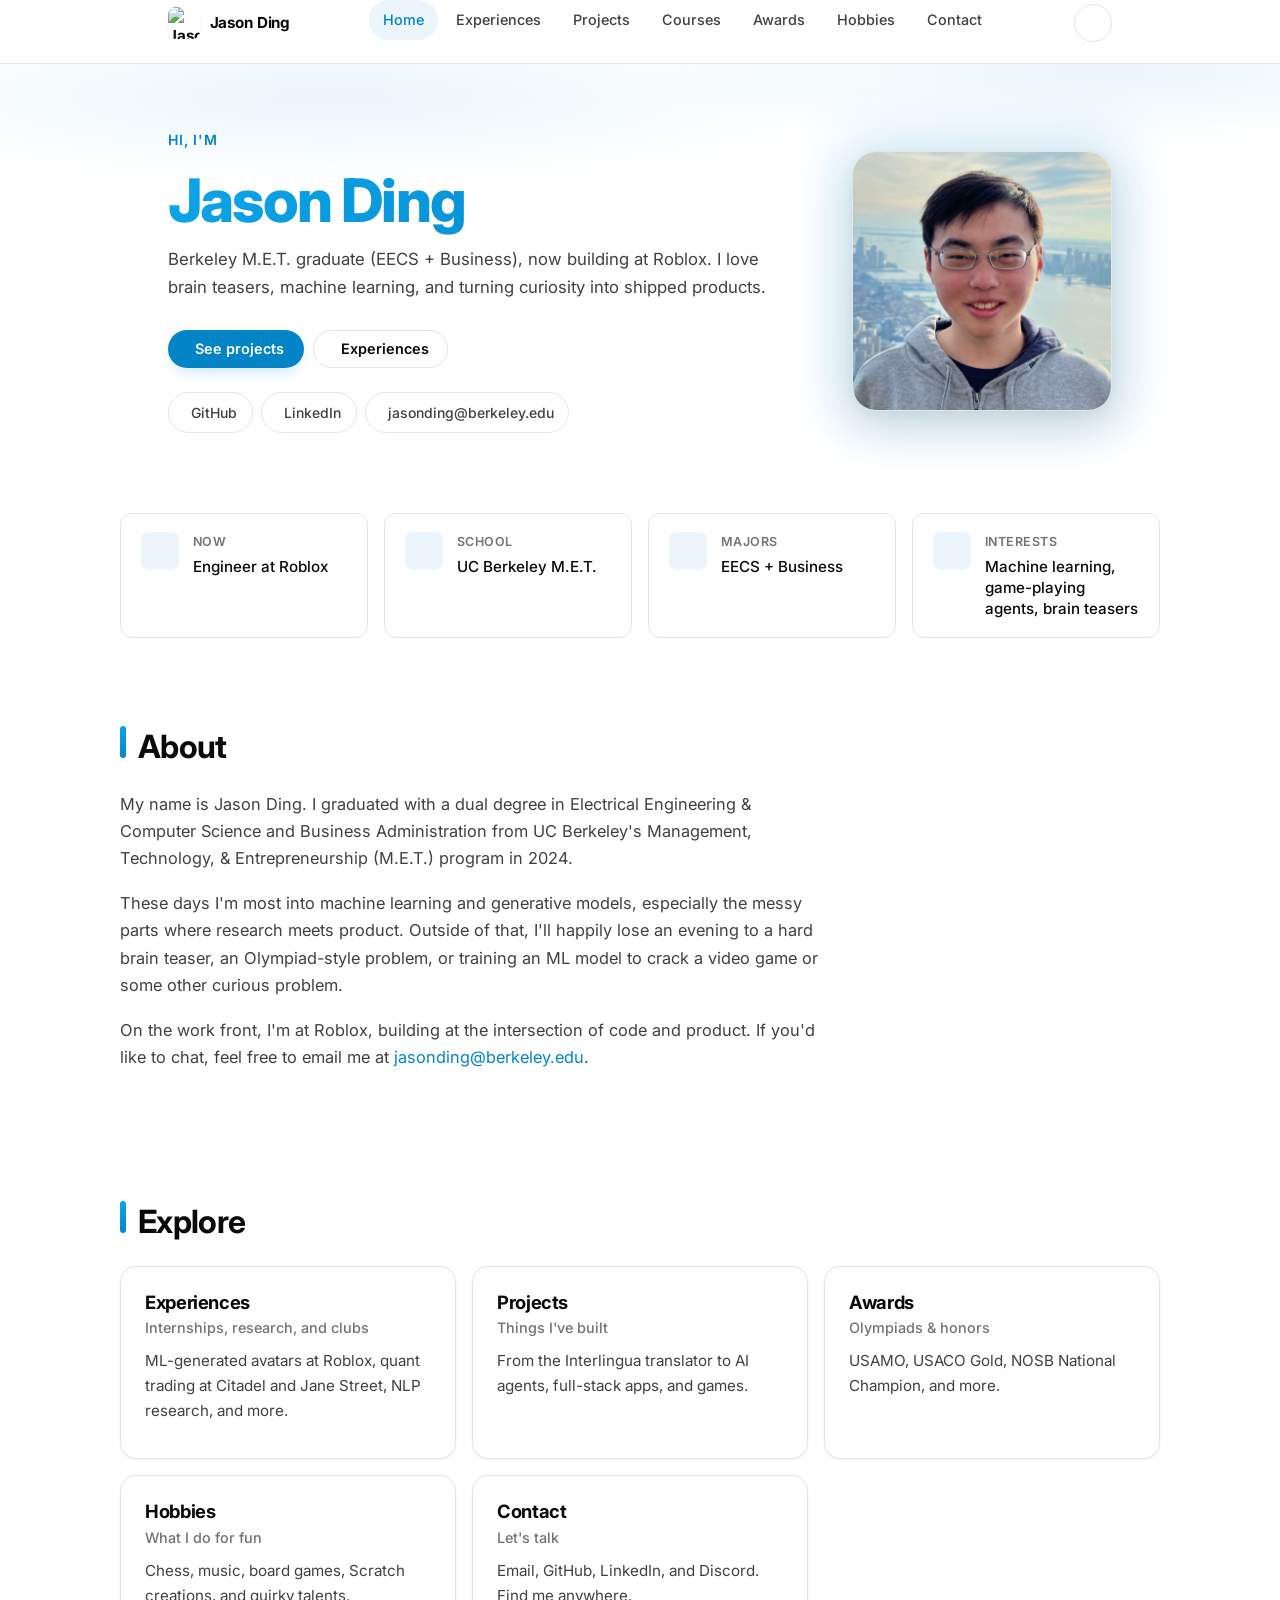
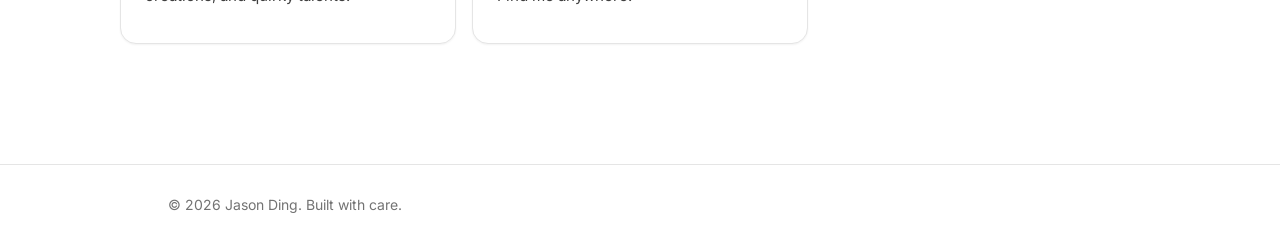
==== commit 985b1537: "Refine interests card and update hobbies" ====
--- a/index.html
+++ b/index.html
@@ -123,7 +123,7 @@
 					<span class="fact-icon"><i class="fas fa-heart" aria-hidden="true"></i></span>
 					<div>
 						<div class="fact-label">Interests</div>
-						<div class="fact-value">Brain teasers, coding, math</div>
+						<div class="fact-value">Machine learning, game-playing agents, brain teasers</div>
 					</div>
 				</div>
 			</div>
